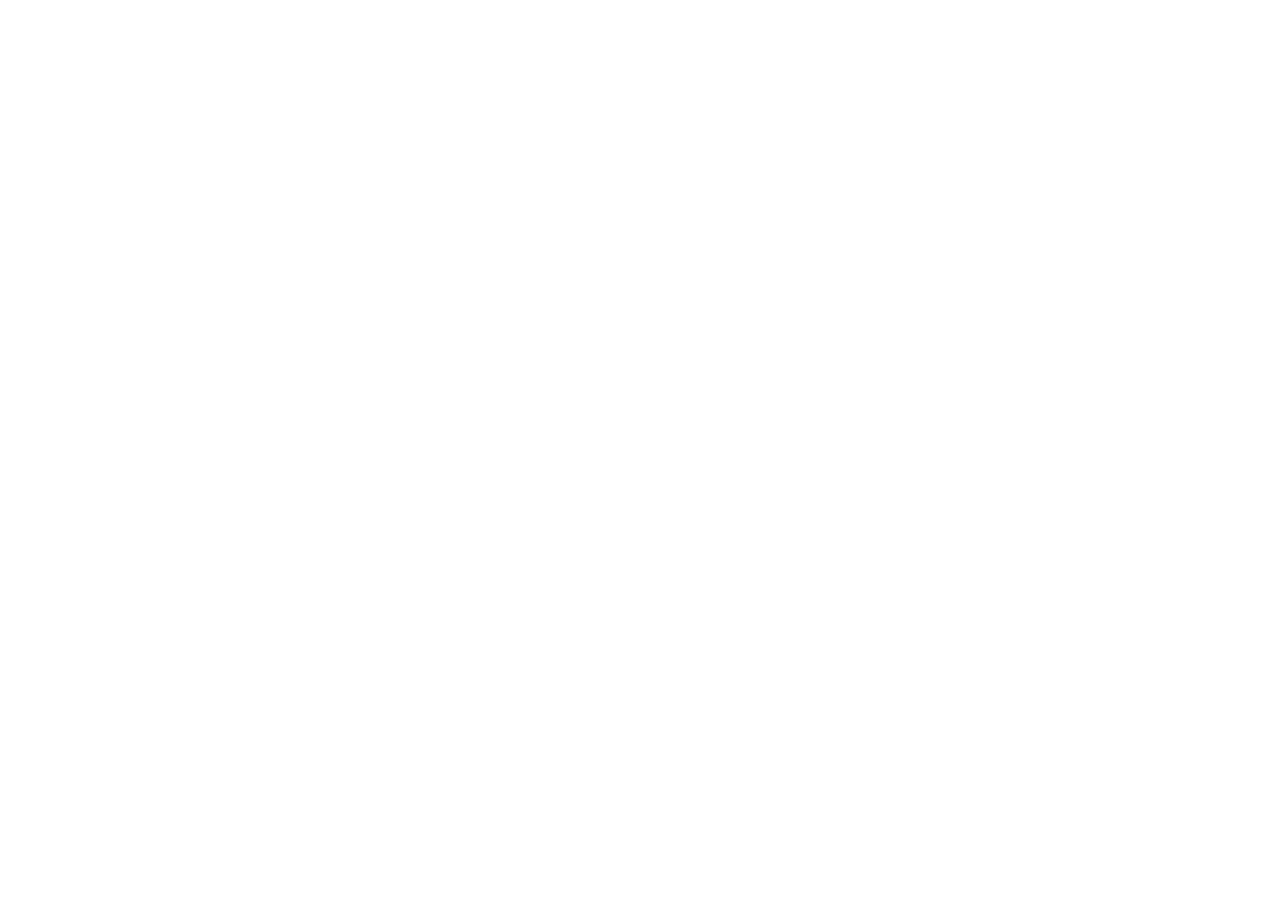
==== index.html @ d41504a4 "init project" ====
<!DOCTYPE html>
<html lang="en">
<head>
    <meta charset="UTF-8">
    <meta http-equiv="X-UA-Compatible" content="IE=edge">
    <meta name="viewport" content="width=device-width, initial-scale=1.0">
    <title>Document</title>
</head>
<body>
    
</body>
</html>
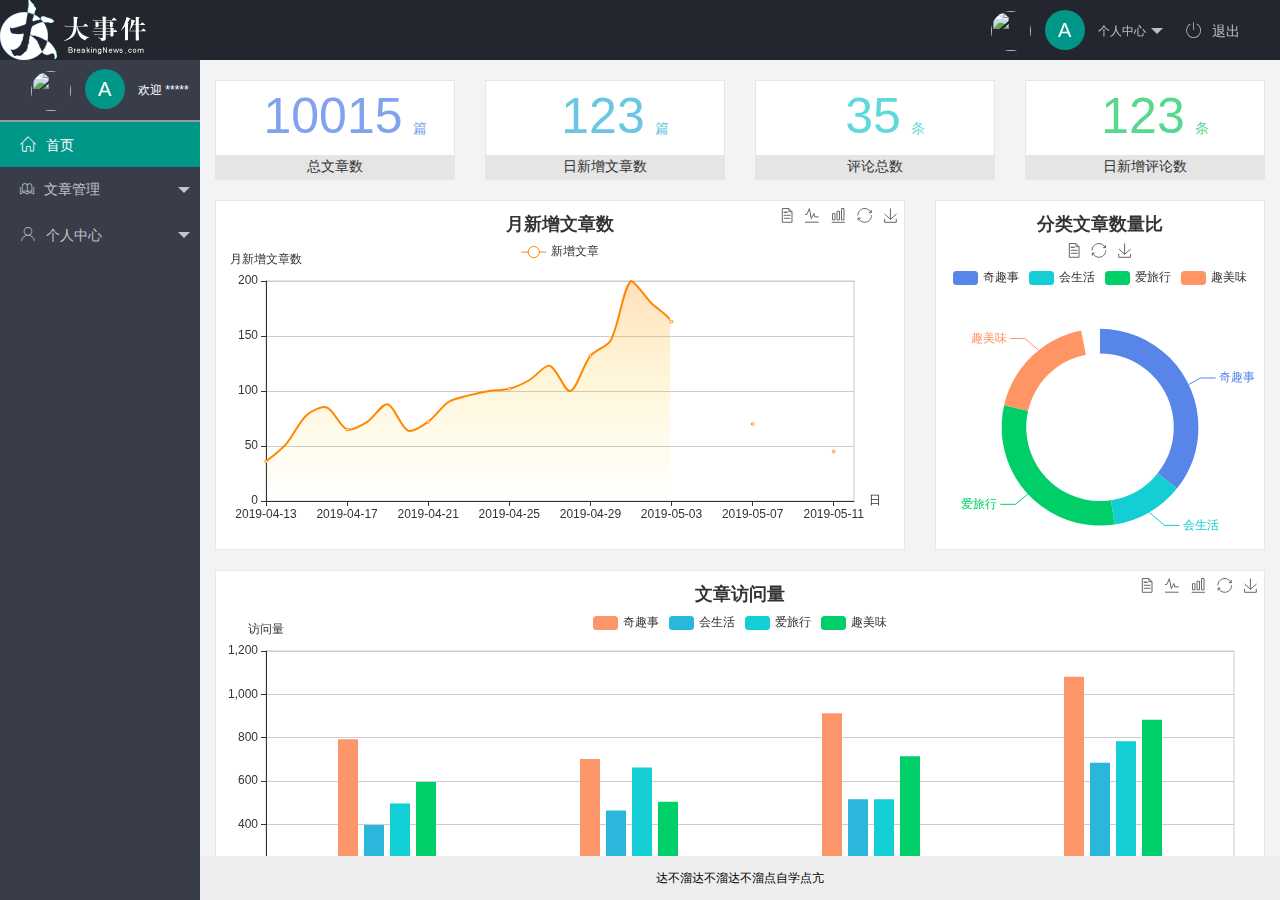
==== commit 4922395b: "完成了主页和登录退出的功能" ====
--- a/index.html
+++ b/index.html
@@ -1,12 +1,94 @@
 <!DOCTYPE html>
 <html lang="en">
+
 <head>
     <meta charset="UTF-8">
     <meta http-equiv="X-UA-Compatible" content="IE=edge">
     <meta name="viewport" content="width=device-width, initial-scale=1.0">
     <title>Document</title>
+    <!-- 导入 layui 的样式表 -->
+    <link rel="stylesheet" href="./assets/lib/layui/css/layui.css">
+    <!-- 导入第三方图标库 -->
+    <link rel="stylesheet" href="./assets/fonts/iconfont.css">
+    <!-- 导入自己的样式表 -->
+    <link rel="stylesheet" href="./assets/css/index.css">
 </head>
+
 <body>
-    
+    <div class="layui-layout layui-layout-admin">
+        <div class="layui-header">
+            <img src="./assets/images/logo.png" alt="">
+            <!-- 头部区域（可配合layui 已有的水平导航） -->
+            <ul class="layui-nav layui-layout-right">
+                <li class="layui-nav-item layui-hide layui-show-md-inline-block">
+                    <a href="#" class="userfinfo">
+                        <img src="http://t.cn/RCzsdCq" class="layui-nav-img">
+                        <span class="text-avater">A</span>
+                        个人中心
+                    </a>
+                    <dl class="layui-nav-child">
+                        <dd><a href="">Your Profile</a></dd>
+                        <dd><a href="">Settings</a></dd>
+                        <dd><a href="">Sign out</a></dd>
+                    </dl>
+                </li>
+                <li class="layui-nav-item" lay-header-event="menuRight" lay-unselect>
+                    <a href="#" id="btnLogout">
+                        <span class="iconfont icon-tuichu"></span>退出
+                    </a>
+                </li>
+            </ul>
+        </div>
+
+        <div class="layui-side layui-bg-black">
+            <div class="layui-side-scroll">
+                <div class="userfinfo">
+                    <img src="//tva1.sinaimg.cn/crop.0.0.118.118.180/5db11ff4gw1e77d3nqrv8j203b03cweg.jpg"
+                        class="layui-nav-img">
+                    <span class="text-avater">A</span>
+                    <span id="welcome">欢迎 *****</span>
+                </div>
+                <!-- 左侧导航区域（可配合layui已有的垂直导航） -->
+                <ul class="layui-nav layui-nav-tree" lay-shrink="all">
+                    <li class="layui-nav-item layui-this"><a href="./home/dashboard.html" target="fm"><span
+                                class="iconfont icon-home"></span>首页</a></li>
+                    <li class="layui-nav-item">
+                        <a class="" href="#"><i class="layui-icon layui-icon-read"></i>文章管理</a>
+                        <dl class="layui-nav-child">
+                            <dd><a href="#"><i class="layui-icon layui-icon-cols"></i>文章分类</a></dd>
+                            <dd><a href="#"><i class="layui-icon layui-icon-cols"></i>文章列表</a></dd>
+                            <dd><a href="#"><i class="layui-icon layui-icon-cols"></i>发布文章</a></dd>
+                        </dl>
+                    </li>
+                    <li class="layui-nav-item">
+                        <a href="#"><span class="iconfont icon-user"></span>个人中心</a>
+                        <dl class="layui-nav-child">
+                            <dd><a href="#"><i class="layui-icon layui-icon-cols"></i>基本资料</a></dd>
+                            <dd><a href="#"><i class="layui-icon layui-icon-cols"></i>更换头像</a></dd>
+                            <dd><a href="#"><i class="layui-icon layui-icon-cols"></i>重置密码</a></dd>
+                        </dl>
+                    </li>
+                </ul>
+            </div>
+        </div>
+
+        <div class="layui-body">
+            <!-- 内容主体区域 -->
+            <iframe name="fm" src="./home/dashboard.html" frameborder="0"></iframe>
+        </div>
+
+        <div class="layui-footer">
+            <!-- 底部固定区域 -->
+            达不溜达不溜达不溜点自学点亢
+        </div>
+    </div>
+    <script src="./assets/lib/layui/layui.all.js"></script>
+    <!-- 导入 jquery -->
+    <script src="./assets/lib/jquery.js"></script>
+    <!-- 导入好jquery之后，在导入自己的js文件之前导入自己封装好的APIjs文件 -->
+    <script src="./assets/js/base.js"></script>
+    <!-- 导入自己的js -->
+    <script src="./assets/js/index.js"></script>
 </body>
+
 </html>--- a/assets/lib/layui/css/layui.css
+++ b/assets/lib/layui/css/layui.css
@@ -0,0 +1,2 @@
+/** layui-v2.5.5 MIT License By https://www.layui.com */
+ .layui-inline,img{display:inline-block;vertical-align:middle}h1,h2,h3,h4,h5,h6{font-weight:400}.layui-edge,.layui-header,.layui-inline,.layui-main{position:relative}.layui-body,.layui-edge,.layui-elip{overflow:hidden}.layui-btn,.layui-edge,.layui-inline,img{vertical-align:middle}.layui-btn,.layui-disabled,.layui-icon,.layui-unselect{-moz-user-select:none;-webkit-user-select:none;-ms-user-select:none}.layui-elip,.layui-form-checkbox span,.layui-form-pane .layui-form-label{text-overflow:ellipsis;white-space:nowrap}.layui-breadcrumb,.layui-tree-btnGroup{visibility:hidden}blockquote,body,button,dd,div,dl,dt,form,h1,h2,h3,h4,h5,h6,input,li,ol,p,pre,td,textarea,th,ul{margin:0;padding:0;-webkit-tap-highlight-color:rgba(0,0,0,0)}a:active,a:hover{outline:0}img{border:none}li{list-style:none}table{border-collapse:collapse;border-spacing:0}h4,h5,h6{font-size:100%}button,input,optgroup,option,select,textarea{font-family:inherit;font-size:inherit;font-style:inherit;font-weight:inherit;outline:0}pre{white-space:pre-wrap;white-space:-moz-pre-wrap;white-space:-pre-wrap;white-space:-o-pre-wrap;word-wrap:break-word}body{line-height:24px;font:14px Helvetica Neue,Helvetica,PingFang SC,Tahoma,Arial,sans-serif}hr{height:1px;margin:10px 0;border:0;clear:both}a{color:#333;text-decoration:none}a:hover{color:#777}a cite{font-style:normal;*cursor:pointer}.layui-border-box,.layui-border-box *{box-sizing:border-box}.layui-box,.layui-box *{box-sizing:content-box}.layui-clear{clear:both;*zoom:1}.layui-clear:after{content:'\20';clear:both;*zoom:1;display:block;height:0}.layui-inline{*display:inline;*zoom:1}.layui-edge{display:inline-block;width:0;height:0;border-width:6px;border-style:dashed;border-color:transparent}.layui-edge-top{top:-4px;border-bottom-color:#999;border-bottom-style:solid}.layui-edge-right{border-left-color:#999;border-left-style:solid}.layui-edge-bottom{top:2px;border-top-color:#999;border-top-style:solid}.layui-edge-left{border-right-color:#999;border-right-style:solid}.layui-disabled,.layui-disabled:hover{color:#d2d2d2!important;cursor:not-allowed!important}.layui-circle{border-radius:100%}.layui-show{display:block!important}.layui-hide{display:none!important}@font-face{font-family:layui-icon;src:url(../font/iconfont.eot?v=250);src:url(../font/iconfont.eot?v=250#iefix) format('embedded-opentype'),url(../font/iconfont.woff2?v=250) format('woff2'),url(../font/iconfont.woff?v=250) format('woff'),url(../font/iconfont.ttf?v=250) format('truetype'),url(../font/iconfont.svg?v=250#layui-icon) format('svg')}.layui-icon{font-family:layui-icon!important;font-size:16px;font-style:normal;-webkit-font-smoothing:antialiased;-moz-osx-font-smoothing:grayscale}.layui-icon-reply-fill:before{content:"\e611"}.layui-icon-set-fill:before{content:"\e614"}.layui-icon-menu-fill:before{content:"\e60f"}.layui-icon-search:before{content:"\e615"}.layui-icon-share:before{content:"\e641"}.layui-icon-set-sm:before{content:"\e620"}.layui-icon-engine:before{content:"\e628"}.layui-icon-close:before{content:"\1006"}.layui-icon-close-fill:before{content:"\1007"}.layui-icon-chart-screen:before{content:"\e629"}.layui-icon-star:before{content:"\e600"}.layui-icon-circle-dot:before{content:"\e617"}.layui-icon-chat:before{content:"\e606"}.layui-icon-release:before{content:"\e609"}.layui-icon-list:before{content:"\e60a"}.layui-icon-chart:before{content:"\e62c"}.layui-icon-ok-circle:before{content:"\1005"}.layui-icon-layim-theme:before{content:"\e61b"}.layui-icon-table:before{content:"\e62d"}.layui-icon-right:before{content:"\e602"}.layui-icon-left:before{content:"\e603"}.layui-icon-cart-simple:before{content:"\e698"}.layui-icon-face-cry:before{content:"\e69c"}.layui-icon-face-smile:before{content:"\e6af"}.layui-icon-survey:before{content:"\e6b2"}.layui-icon-tree:before{content:"\e62e"}.layui-icon-upload-circle:before{content:"\e62f"}.layui-icon-add-circle:before{content:"\e61f"}.layui-icon-download-circle:before{content:"\e601"}.layui-icon-templeate-1:before{content:"\e630"}.layui-icon-util:before{content:"\e631"}.layui-icon-face-surprised:before{content:"\e664"}.layui-icon-edit:before{content:"\e642"}.layui-icon-speaker:before{content:"\e645"}.layui-icon-down:before{content:"\e61a"}.layui-icon-file:before{content:"\e621"}.layui-icon-layouts:before{content:"\e632"}.layui-icon-rate-half:before{content:"\e6c9"}.layui-icon-add-circle-fine:before{content:"\e608"}.layui-icon-prev-circle:before{content:"\e633"}.layui-icon-read:before{content:"\e705"}.layui-icon-404:before{content:"\e61c"}.layui-icon-carousel:before{content:"\e634"}.layui-icon-help:before{content:"\e607"}.layui-icon-code-circle:before{content:"\e635"}.layui-icon-water:before{content:"\e636"}.layui-icon-username:before{content:"\e66f"}.layui-icon-find-fill:before{content:"\e670"}.layui-icon-about:before{content:"\e60b"}.layui-icon-location:before{content:"\e715"}.layui-icon-up:before{content:"\e619"}.layui-icon-pause:before{content:"\e651"}.layui-icon-date:before{content:"\e637"}.layui-icon-layim-uploadfile:before{content:"\e61d"}.layui-icon-delete:before{content:"\e640"}.layui-icon-play:before{content:"\e652"}.layui-icon-top:before{content:"\e604"}.layui-icon-friends:before{content:"\e612"}.layui-icon-refresh-3:before{content:"\e9aa"}.layui-icon-ok:before{content:"\e605"}.layui-icon-layer:before{content:"\e638"}.layui-icon-face-smile-fine:before{content:"\e60c"}.layui-icon-dollar:before{content:"\e659"}.layui-icon-group:before{content:"\e613"}.layui-icon-layim-download:before{content:"\e61e"}.layui-icon-picture-fine:before{content:"\e60d"}.layui-icon-link:before{content:"\e64c"}.layui-icon-diamond:before{content:"\e735"}.layui-icon-log:before{content:"\e60e"}.layui-icon-rate-solid:before{content:"\e67a"}.layui-icon-fonts-del:before{content:"\e64f"}.layui-icon-unlink:before{content:"\e64d"}.layui-icon-fonts-clear:before{content:"\e639"}.layui-icon-triangle-r:before{content:"\e623"}.layui-icon-circle:before{content:"\e63f"}.layui-icon-radio:before{content:"\e643"}.layui-icon-align-center:before{content:"\e647"}.layui-icon-align-right:before{content:"\e648"}.layui-icon-align-left:before{content:"\e649"}.layui-icon-loading-1:before{content:"\e63e"}.layui-icon-return:before{content:"\e65c"}.layui-icon-fonts-strong:before{content:"\e62b"}.layui-icon-upload:before{content:"\e67c"}.layui-icon-dialogue:before{content:"\e63a"}.layui-icon-video:before{content:"\e6ed"}.layui-icon-headset:before{content:"\e6fc"}.layui-icon-cellphone-fine:before{content:"\e63b"}.layui-icon-add-1:before{content:"\e654"}.layui-icon-face-smile-b:before{content:"\e650"}.layui-icon-fonts-html:before{content:"\e64b"}.layui-icon-form:before{content:"\e63c"}.layui-icon-cart:before{content:"\e657"}.layui-icon-camera-fill:before{content:"\e65d"}.layui-icon-tabs:before{content:"\e62a"}.layui-icon-fonts-code:before{content:"\e64e"}.layui-icon-fire:before{content:"\e756"}.layui-icon-set:before{content:"\e716"}.layui-icon-fonts-u:before{content:"\e646"}.layui-icon-triangle-d:before{content:"\e625"}.layui-icon-tips:before{content:"\e702"}.layui-icon-picture:before{content:"\e64a"}.layui-icon-more-vertical:before{content:"\e671"}.layui-icon-flag:before{content:"\e66c"}.layui-icon-loading:before{content:"\e63d"}.layui-icon-fonts-i:before{content:"\e644"}.layui-icon-refresh-1:before{content:"\e666"}.layui-icon-rmb:before{content:"\e65e"}.layui-icon-home:before{content:"\e68e"}.layui-icon-user:before{content:"\e770"}.layui-icon-notice:before{content:"\e667"}.layui-icon-login-weibo:before{content:"\e675"}.layui-icon-voice:before{content:"\e688"}.layui-icon-upload-drag:before{content:"\e681"}.layui-icon-login-qq:before{content:"\e676"}.layui-icon-snowflake:before{content:"\e6b1"}.layui-icon-file-b:before{content:"\e655"}.layui-icon-template:before{content:"\e663"}.layui-icon-auz:before{content:"\e672"}.layui-icon-console:before{content:"\e665"}.layui-icon-app:before{content:"\e653"}.layui-icon-prev:before{content:"\e65a"}.layui-icon-website:before{content:"\e7ae"}.layui-icon-next:before{content:"\e65b"}.layui-icon-component:before{content:"\e857"}.layui-icon-more:before{content:"\e65f"}.layui-icon-login-wechat:before{content:"\e677"}.layui-icon-shrink-right:before{content:"\e668"}.layui-icon-spread-left:before{content:"\e66b"}.layui-icon-camera:before{content:"\e660"}.layui-icon-note:before{content:"\e66e"}.layui-icon-refresh:before{content:"\e669"}.layui-icon-female:before{content:"\e661"}.layui-icon-male:before{content:"\e662"}.layui-icon-password:before{content:"\e673"}.layui-icon-senior:before{content:"\e674"}.layui-icon-theme:before{content:"\e66a"}.layui-icon-tread:before{content:"\e6c5"}.layui-icon-praise:before{content:"\e6c6"}.layui-icon-star-fill:before{content:"\e658"}.layui-icon-rate:before{content:"\e67b"}.layui-icon-template-1:before{content:"\e656"}.layui-icon-vercode:before{content:"\e679"}.layui-icon-cellphone:before{content:"\e678"}.layui-icon-screen-full:before{content:"\e622"}.layui-icon-screen-restore:before{content:"\e758"}.layui-icon-cols:before{content:"\e610"}.layui-icon-export:before{content:"\e67d"}.layui-icon-print:before{content:"\e66d"}.layui-icon-slider:before{content:"\e714"}.layui-icon-addition:before{content:"\e624"}.layui-icon-subtraction:before{content:"\e67e"}.layui-icon-service:before{content:"\e626"}.layui-icon-transfer:before{content:"\e691"}.layui-main{width:1140px;margin:0 auto}.layui-header{z-index:1000;height:60px}.layui-header a:hover{transition:all .5s;-webkit-transition:all .5s}.layui-side{position:fixed;left:0;top:0;bottom:0;z-index:999;width:200px;overflow-x:hidden}.layui-side-scroll{position:relative;width:220px;height:100%;overflow-x:hidden}.layui-body{position:absolute;left:200px;right:0;top:0;bottom:0;z-index:998;width:auto;overflow-y:auto;box-sizing:border-box}.layui-layout-body{overflow:hidden}.layui-layout-admin .layui-header{background-color:#23262E}.layui-layout-admin .layui-side{top:60px;width:200px;overflow-x:hidden}.layui-layout-admin .layui-body{position:fixed;top:60px;bottom:44px}.layui-layout-admin .layui-main{width:auto;margin:0 15px}.layui-layout-admin .layui-footer{position:fixed;left:200px;right:0;bottom:0;height:44px;line-height:44px;padding:0 15px;background-color:#eee}.layui-layout-admin .layui-logo{position:absolute;left:0;top:0;width:200px;height:100%;line-height:60px;text-align:center;color:#009688;font-size:16px}.layui-layout-admin .layui-header .layui-nav{background:0 0}.layui-layout-left{position:absolute!important;left:200px;top:0}.layui-layout-right{position:absolute!important;right:0;top:0}.layui-container{position:relative;margin:0 auto;padding:0 15px;box-sizing:border-box}.layui-fluid{position:relative;margin:0 auto;padding:0 15px}.layui-row:after,.layui-row:before{content:'';display:block;clear:both}.layui-col-lg1,.layui-col-lg10,.layui-col-lg11,.layui-col-lg12,.layui-col-lg2,.layui-col-lg3,.layui-col-lg4,.layui-col-lg5,.layui-col-lg6,.layui-col-lg7,.layui-col-lg8,.layui-col-lg9,.layui-col-md1,.layui-col-md10,.layui-col-md11,.layui-col-md12,.layui-col-md2,.layui-col-md3,.layui-col-md4,.layui-col-md5,.layui-col-md6,.layui-col-md7,.layui-col-md8,.layui-col-md9,.layui-col-sm1,.layui-col-sm10,.layui-col-sm11,.layui-col-sm12,.layui-col-sm2,.layui-col-sm3,.layui-col-sm4,.layui-col-sm5,.layui-col-sm6,.layui-col-sm7,.layui-col-sm8,.layui-col-sm9,.layui-col-xs1,.layui-col-xs10,.layui-col-xs11,.layui-col-xs12,.layui-col-xs2,.layui-col-xs3,.layui-col-xs4,.layui-col-xs5,.layui-col-xs6,.layui-col-xs7,.layui-col-xs8,.layui-col-xs9{position:relative;display:block;box-sizing:border-box}.layui-col-xs1,.layui-col-xs10,.layui-col-xs11,.layui-col-xs12,.layui-col-xs2,.layui-col-xs3,.layui-col-xs4,.layui-col-xs5,.layui-col-xs6,.layui-col-xs7,.layui-col-xs8,.layui-col-xs9{float:left}.layui-col-xs1{width:8.33333333%}.layui-col-xs2{width:16.66666667%}.layui-col-xs3{width:25%}.layui-col-xs4{width:33.33333333%}.layui-col-xs5{width:41.66666667%}.layui-col-xs6{width:50%}.layui-col-xs7{width:58.33333333%}.layui-col-xs8{width:66.66666667%}.layui-col-xs9{width:75%}.layui-col-xs10{width:83.33333333%}.layui-col-xs11{width:91.66666667%}.layui-col-xs12{width:100%}.layui-col-xs-offset1{margin-left:8.33333333%}.layui-col-xs-offset2{margin-left:16.66666667%}.layui-col-xs-offset3{margin-left:25%}.layui-col-xs-offset4{margin-left:33.33333333%}.layui-col-xs-offset5{margin-left:41.66666667%}.layui-col-xs-offset6{margin-left:50%}.layui-col-xs-offset7{margin-left:58.33333333%}.layui-col-xs-offset8{margin-left:66.66666667%}.layui-col-xs-offset9{margin-left:75%}.layui-col-xs-offset10{margin-left:83.33333333%}.layui-col-xs-offset11{margin-left:91.66666667%}.layui-col-xs-offset12{margin-left:100%}@media screen and (max-width:768px){.layui-hide-xs{display:none!important}.layui-show-xs-block{display:block!important}.layui-show-xs-inline{display:inline!important}.layui-show-xs-inline-block{display:inline-block!important}}@media screen and (min-width:768px){.layui-container{width:750px}.layui-hide-sm{display:none!important}.layui-show-sm-block{display:block!important}.layui-show-sm-inline{display:inline!important}.layui-show-sm-inline-block{display:inline-block!important}.layui-col-sm1,.layui-col-sm10,.layui-col-sm11,.layui-col-sm12,.layui-col-sm2,.layui-col-sm3,.layui-col-sm4,.layui-col-sm5,.layui-col-sm6,.layui-col-sm7,.layui-col-sm8,.layui-col-sm9{float:left}.layui-col-sm1{width:8.33333333%}.layui-col-sm2{width:16.66666667%}.layui-col-sm3{width:25%}.layui-col-sm4{width:33.33333333%}.layui-col-sm5{width:41.66666667%}.layui-col-sm6{width:50%}.layui-col-sm7{width:58.33333333%}.layui-col-sm8{width:66.66666667%}.layui-col-sm9{width:75%}.layui-col-sm10{width:83.33333333%}.layui-col-sm11{width:91.66666667%}.layui-col-sm12{width:100%}.layui-col-sm-offset1{margin-left:8.33333333%}.layui-col-sm-offset2{margin-left:16.66666667%}.layui-col-sm-offset3{margin-left:25%}.layui-col-sm-offset4{margin-left:33.33333333%}.layui-col-sm-offset5{margin-left:41.66666667%}.layui-col-sm-offset6{margin-left:50%}.layui-col-sm-offset7{margin-left:58.33333333%}.layui-col-sm-offset8{margin-left:66.66666667%}.layui-col-sm-offset9{margin-left:75%}.layui-col-sm-offset10{margin-left:83.33333333%}.layui-col-sm-offset11{margin-left:91.66666667%}.layui-col-sm-offset12{margin-left:100%}}@media screen and (min-width:992px){.layui-container{width:970px}.layui-hide-md{display:none!important}.layui-show-md-block{display:block!important}.layui-show-md-inline{display:inline!important}.layui-show-md-inline-block{display:inline-block!important}.layui-col-md1,.layui-col-md10,.layui-col-md11,.layui-col-md12,.layui-col-md2,.layui-col-md3,.layui-col-md4,.layui-col-md5,.layui-col-md6,.layui-col-md7,.layui-col-md8,.layui-col-md9{float:left}.layui-col-md1{width:8.33333333%}.layui-col-md2{width:16.66666667%}.layui-col-md3{width:25%}.layui-col-md4{width:33.33333333%}.layui-col-md5{width:41.66666667%}.layui-col-md6{width:50%}.layui-col-md7{width:58.33333333%}.layui-col-md8{width:66.66666667%}.layui-col-md9{width:75%}.layui-col-md10{width:83.33333333%}.layui-col-md11{width:91.66666667%}.layui-col-md12{width:100%}.layui-col-md-offset1{margin-left:8.33333333%}.layui-col-md-offset2{margin-left:16.66666667%}.layui-col-md-offset3{margin-left:25%}.layui-col-md-offset4{margin-left:33.33333333%}.layui-col-md-offset5{margin-left:41.66666667%}.layui-col-md-offset6{margin-left:50%}.layui-col-md-offset7{margin-left:58.33333333%}.layui-col-md-offset8{margin-left:66.66666667%}.layui-col-md-offset9{margin-left:75%}.layui-col-md-offset10{margin-left:83.33333333%}.layui-col-md-offset11{margin-left:91.66666667%}.layui-col-md-offset12{margin-left:100%}}@media screen and (min-width:1200px){.layui-container{width:1170px}.layui-hide-lg{display:none!important}.layui-show-lg-block{display:block!important}.layui-show-lg-inline{display:inline!important}.layui-show-lg-inline-block{display:inline-block!important}.layui-col-lg1,.layui-col-lg10,.layui-col-lg11,.layui-col-lg12,.layui-col-lg2,.layui-col-lg3,.layui-col-lg4,.layui-col-lg5,.layui-col-lg6,.layui-col-lg7,.layui-col-lg8,.layui-col-lg9{float:left}.layui-col-lg1{width:8.33333333%}.layui-col-lg2{width:16.66666667%}.layui-col-lg3{width:25%}.layui-col-lg4{width:33.33333333%}.layui-col-lg5{width:41.66666667%}.layui-col-lg6{width:50%}.layui-col-lg7{width:58.33333333%}.layui-col-lg8{width:66.66666667%}.layui-col-lg9{width:75%}.layui-col-lg10{width:83.33333333%}.layui-col-lg11{width:91.66666667%}.layui-col-lg12{width:100%}.layui-col-lg-offset1{margin-left:8.33333333%}.layui-col-lg-offset2{margin-left:16.66666667%}.layui-col-lg-offset3{margin-left:25%}.layui-col-lg-offset4{margin-left:33.33333333%}.layui-col-lg-offset5{margin-left:41.66666667%}.layui-col-lg-offset6{margin-left:50%}.layui-col-lg-offset7{margin-left:58.33333333%}.layui-col-lg-offset8{margin-left:66.66666667%}.layui-col-lg-offset9{margin-left:75%}.layui-col-lg-offset10{margin-left:83.33333333%}.layui-col-lg-offset11{margin-left:91.66666667%}.layui-col-lg-offset12{margin-left:100%}}.layui-col-space1{margin:-.5px}.layui-col-space1>*{padding:.5px}.layui-col-space3{margin:-1.5px}.layui-col-space3>*{padding:1.5px}.layui-col-space5{margin:-2.5px}.layui-col-space5>*{padding:2.5px}.layui-col-space8{margin:-3.5px}.layui-col-space8>*{padding:3.5px}.layui-col-space10{margin:-5px}.layui-col-space10>*{padding:5px}.layui-col-space12{margin:-6px}.layui-col-space12>*{padding:6px}.layui-col-space15{margin:-7.5px}.layui-col-space15>*{padding:7.5px}.layui-col-space18{margin:-9px}.layui-col-space18>*{padding:9px}.layui-col-space20{margin:-10px}.layui-col-space20>*{padding:10px}.layui-col-space22{margin:-11px}.layui-col-space22>*{padding:11px}.layui-col-space25{margin:-12.5px}.layui-col-space25>*{padding:12.5px}.layui-col-space30{margin:-15px}.layui-col-space30>*{padding:15px}.layui-btn,.layui-input,.layui-select,.layui-textarea,.layui-upload-button{outline:0;-webkit-appearance:none;transition:all .3s;-webkit-transition:all .3s;box-sizing:border-box}.layui-elem-quote{margin-bottom:10px;padding:15px;line-height:22px;border-left:5px solid #009688;border-radius:0 2px 2px 0;background-color:#f2f2f2}.layui-quote-nm{border-style:solid;border-width:1px 1px 1px 5px;background:0 0}.layui-elem-field{margin-bottom:10px;padding:0;border-width:1px;border-style:solid}.layui-elem-field legend{margin-left:20px;padding:0 10px;font-size:20px;font-weight:300}.layui-field-title{margin:10px 0 20px;border-width:1px 0 0}.layui-field-box{padding:10px 15px}.layui-field-title .layui-field-box{padding:10px 0}.layui-progress{position:relative;height:6px;border-radius:20px;background-color:#e2e2e2}.layui-progress-bar{position:absolute;left:0;top:0;width:0;max-width:100%;height:6px;border-radius:20px;text-align:right;background-color:#5FB878;transition:all .3s;-webkit-transition:all .3s}.layui-progress-big,.layui-progress-big .layui-progress-bar{height:18px;line-height:18px}.layui-progress-text{position:relative;top:-20px;line-height:18px;font-size:12px;color:#666}.layui-progress-big .layui-progress-text{position:static;padding:0 10px;color:#fff}.layui-collapse{border-width:1px;border-style:solid;border-radius:2px}.layui-colla-content,.layui-colla-item{border-top-width:1px;border-top-style:solid}.layui-colla-item:first-child{border-top:none}.layui-colla-title{position:relative;height:42px;line-height:42px;padding:0 15px 0 35px;color:#333;background-color:#f2f2f2;cursor:pointer;font-size:14px;overflow:hidden}.layui-colla-content{display:none;padding:10px 15px;line-height:22px;color:#666}.layui-colla-icon{position:absolute;left:15px;top:0;font-size:14px}.layui-card{margin-bottom:15px;border-radius:2px;background-color:#fff;box-shadow:0 1px 2px 0 rgba(0,0,0,.05)}.layui-card:last-child{margin-bottom:0}.layui-card-header{position:relative;height:42px;line-height:42px;padding:0 15px;border-bottom:1px solid #f6f6f6;color:#333;border-radius:2px 2px 0 0;font-size:14px}.layui-bg-black,.layui-bg-blue,.layui-bg-cyan,.layui-bg-green,.layui-bg-orange,.layui-bg-red{color:#fff!important}.layui-card-body{position:relative;padding:10px 15px;line-height:24px}.layui-card-body[pad15]{padding:15px}.layui-card-body[pad20]{padding:20px}.layui-card-body .layui-table{margin:5px 0}.layui-card .layui-tab{margin:0}.layui-panel-window{position:relative;padding:15px;border-radius:0;border-top:5px solid #E6E6E6;background-color:#fff}.layui-auxiliar-moving{position:fixed;left:0;right:0;top:0;bottom:0;width:100%;height:100%;background:0 0;z-index:9999999999}.layui-form-label,.layui-form-mid,.layui-form-select,.layui-input-block,.layui-input-inline,.layui-textarea{position:relative}.layui-bg-red{background-color:#FF5722!important}.layui-bg-orange{background-color:#FFB800!important}.layui-bg-green{background-color:#009688!important}.layui-bg-cyan{background-color:#2F4056!important}.layui-bg-blue{background-color:#1E9FFF!important}.layui-bg-black{background-color:#393D49!important}.layui-bg-gray{background-color:#eee!important;color:#666!important}.layui-badge-rim,.layui-colla-content,.layui-colla-item,.layui-collapse,.layui-elem-field,.layui-form-pane .layui-form-item[pane],.layui-form-pane .layui-form-label,.layui-input,.layui-layedit,.layui-layedit-tool,.layui-quote-nm,.layui-select,.layui-tab-bar,.layui-tab-card,.layui-tab-title,.layui-tab-title .layui-this:after,.layui-textarea{border-color:#e6e6e6}.layui-timeline-item:before,hr{background-color:#e6e6e6}.layui-text{line-height:22px;font-size:14px;color:#666}.layui-text h1,.layui-text h2,.layui-text h3{font-weight:500;color:#333}.layui-text h1{font-size:30px}.layui-text h2{font-size:24px}.layui-text h3{font-size:18px}.layui-text a:not(.layui-btn){color:#01AAED}.layui-text a:not(.layui-btn):hover{text-decoration:underline}.layui-text ul{padding:5px 0 5px 15px}.layui-text ul li{margin-top:5px;list-style-type:disc}.layui-text em,.layui-word-aux{color:#999!important;padding:0 5px!important}.layui-btn{display:inline-block;height:38px;line-height:38px;padding:0 18px;background-color:#009688;color:#fff;white-space:nowrap;text-align:center;font-size:14px;border:none;border-radius:2px;cursor:pointer}.layui-btn:hover{opacity:.8;filter:alpha(opacity=80);color:#fff}.layui-btn:active{opacity:1;filter:alpha(opacity=100)}.layui-btn+.layui-btn{margin-left:10px}.layui-btn-container{font-size:0}.layui-btn-container .layui-btn{margin-right:10px;margin-bottom:10px}.layui-btn-container .layui-btn+.layui-btn{margin-left:0}.layui-table .layui-btn-container .layui-btn{margin-bottom:9px}.layui-btn-radius{border-radius:100px}.layui-btn .layui-icon{margin-right:3px;font-size:18px;vertical-align:bottom;vertical-align:middle\9}.layui-btn-primary{border:1px solid #C9C9C9;background-color:#fff;color:#555}.layui-btn-primary:hover{border-color:#009688;color:#333}.layui-btn-normal{background-color:#1E9FFF}.layui-btn-warm{background-color:#FFB800}.layui-btn-danger{background-color:#FF5722}.layui-btn-checked{background-color:#5FB878}.layui-btn-disabled,.layui-btn-disabled:active,.layui-btn-disabled:hover{border:1px solid #e6e6e6;background-color:#FBFBFB;color:#C9C9C9;cursor:not-allowed;opacity:1}.layui-btn-lg{height:44px;line-height:44px;padding:0 25px;font-size:16px}.layui-btn-sm{height:30px;line-height:30px;padding:0 10px;font-size:12px}.layui-btn-sm i{font-size:16px!important}.layui-btn-xs{height:22px;line-height:22px;padding:0 5px;font-size:12px}.layui-btn-xs i{font-size:14px!important}.layui-btn-group{display:inline-block;vertical-align:middle;font-size:0}.layui-btn-group .layui-btn{margin-left:0!important;margin-right:0!important;border-left:1px solid rgba(255,255,255,.5);border-radius:0}.layui-btn-group .layui-btn-primary{border-left:none}.layui-btn-group .layui-btn-primary:hover{border-color:#C9C9C9;color:#009688}.layui-btn-group .layui-btn:first-child{border-left:none;border-radius:2px 0 0 2px}.layui-btn-group .layui-btn-primary:first-child{border-left:1px solid #c9c9c9}.layui-btn-group .layui-btn:last-child{border-radius:0 2px 2px 0}.layui-btn-group .layui-btn+.layui-btn{margin-left:0}.layui-btn-group+.layui-btn-group{margin-left:10px}.layui-btn-fluid{width:100%}.layui-input,.layui-select,.layui-textarea{height:38px;line-height:1.3;line-height:38px\9;border-width:1px;border-style:solid;background-color:#fff;border-radius:2px}.layui-input::-webkit-input-placeholder,.layui-select::-webkit-input-placeholder,.layui-textarea::-webkit-input-placeholder{line-height:1.3}.layui-input,.layui-textarea{display:block;width:100%;padding-left:10px}.layui-input:hover,.layui-textarea:hover{border-color:#D2D2D2!important}.layui-input:focus,.layui-textarea:focus{border-color:#C9C9C9!important}.layui-textarea{min-height:100px;height:auto;line-height:20px;padding:6px 10px;resize:vertical}.layui-select{padding:0 10px}.layui-form input[type=checkbox],.layui-form input[type=radio],.layui-form select{display:none}.layui-form [lay-ignore]{display:initial}.layui-form-item{margin-bottom:15px;clear:both;*zoom:1}.layui-form-item:after{content:'\20';clear:both;*zoom:1;display:block;height:0}.layui-form-label{float:left;display:block;padding:9px 15px;width:80px;font-weight:400;line-height:20px;text-align:right}.layui-form-label-col{display:block;float:none;padding:9px 0;line-height:20px;text-align:left}.layui-form-item .layui-inline{margin-bottom:5px;margin-right:10px}.layui-input-block{margin-left:110px;min-height:36px}.layui-input-inline{display:inline-block;vertical-align:middle}.layui-form-item .layui-input-inline{float:left;width:190px;margin-right:10px}.layui-form-text .layui-input-inline{width:auto}.layui-form-mid{float:left;display:block;padding:9px 0!important;line-height:20px;margin-right:10px}.layui-form-danger+.layui-form-select .layui-input,.layui-form-danger:focus{border-color:#FF5722!important}.layui-form-select .layui-input{padding-right:30px;cursor:pointer}.layui-form-select .layui-edge{position:absolute;right:10px;top:50%;margin-top:-3px;cursor:pointer;border-width:6px;border-top-color:#c2c2c2;border-top-style:solid;transition:all .3s;-webkit-transition:all .3s}.layui-form-select dl{display:none;position:absolute;left:0;top:42px;padding:5px 0;z-index:899;min-width:100%;border:1px solid #d2d2d2;max-height:300px;overflow-y:auto;background-color:#fff;border-radius:2px;box-shadow:0 2px 4px rgba(0,0,0,.12);box-sizing:border-box}.layui-form-select dl dd,.layui-form-select dl dt{padding:0 10px;line-height:36px;white-space:nowrap;overflow:hidden;text-overflow:ellipsis}.layui-form-select dl dt{font-size:12px;color:#999}.layui-form-select dl dd{cursor:pointer}.layui-form-select dl dd:hover{background-color:#f2f2f2;-webkit-transition:.5s all;transition:.5s all}.layui-form-select .layui-select-group dd{padding-left:20px}.layui-form-select dl dd.layui-select-tips{padding-left:10px!important;color:#999}.layui-form-select dl dd.layui-this{background-color:#5FB878;color:#fff}.layui-form-checkbox,.layui-form-select dl dd.layui-disabled{background-color:#fff}.layui-form-selected dl{display:block}.layui-form-checkbox,.layui-form-checkbox *,.layui-form-switch{display:inline-block;vertical-align:middle}.layui-form-selected .layui-edge{margin-top:-9px;-webkit-transform:rotate(180deg);transform:rotate(180deg);margin-top:-3px\9}:root .layui-form-selected .layui-edge{margin-top:-9px\0/IE9}.layui-form-selectup dl{top:auto;bottom:42px}.layui-select-none{margin:5px 0;text-align:center;color:#999}.layui-select-disabled .layui-disabled{border-color:#eee!important}.layui-select-disabled .layui-edge{border-top-color:#d2d2d2}.layui-form-checkbox{position:relative;height:30px;line-height:30px;margin-right:10px;padding-right:30px;cursor:pointer;font-size:0;-webkit-transition:.1s linear;transition:.1s linear;box-sizing:border-box}.layui-form-checkbox span{padding:0 10px;height:100%;font-size:14px;border-radius:2px 0 0 2px;background-color:#d2d2d2;color:#fff;overflow:hidden}.layui-form-checkbox:hover span{background-color:#c2c2c2}.layui-form-checkbox i{position:absolute;right:0;top:0;width:30px;height:28px;border:1px solid #d2d2d2;border-left:none;border-radius:0 2px 2px 0;color:#fff;font-size:20px;text-align:center}.layui-form-checkbox:hover i{border-color:#c2c2c2;color:#c2c2c2}.layui-form-checked,.layui-form-checked:hover{border-color:#5FB878}.layui-form-checked span,.layui-form-checked:hover span{background-color:#5FB878}.layui-form-checked i,.layui-form-checked:hover i{color:#5FB878}.layui-form-item .layui-form-checkbox{margin-top:4px}.layui-form-checkbox[lay-skin=primary]{height:auto!important;line-height:normal!important;min-width:18px;min-height:18px;border:none!important;margin-right:0;padding-left:28px;padding-right:0;background:0 0}.layui-form-checkbox[lay-skin=primary] span{padding-left:0;padding-right:15px;line-height:18px;background:0 0;color:#666}.layui-form-checkbox[lay-skin=primary] i{right:auto;left:0;width:16px;height:16px;line-height:16px;border:1px solid #d2d2d2;font-size:12px;border-radius:2px;background-color:#fff;-webkit-transition:.1s linear;transition:.1s linear}.layui-form-checkbox[lay-skin=primary]:hover i{border-color:#5FB878;color:#fff}.layui-form-checked[lay-skin=primary] i{border-color:#5FB878!important;background-color:#5FB878;color:#fff}.layui-checkbox-disbaled[lay-skin=primary] span{background:0 0!important;color:#c2c2c2}.layui-checkbox-disbaled[lay-skin=primary]:hover i{border-color:#d2d2d2}.layui-form-item .layui-form-checkbox[lay-skin=primary]{margin-top:10px}.layui-form-switch{position:relative;height:22px;line-height:22px;min-width:35px;padding:0 5px;margin-top:8px;border:1px solid #d2d2d2;border-radius:20px;cursor:pointer;background-color:#fff;-webkit-transition:.1s linear;transition:.1s linear}.layui-form-switch i{position:absolute;left:5px;top:3px;width:16px;height:16px;border-radius:20px;background-color:#d2d2d2;-webkit-transition:.1s linear;transition:.1s linear}.layui-form-switch em{position:relative;top:0;width:25px;margin-left:21px;padding:0!important;text-align:center!important;color:#999!important;font-style:normal!important;font-size:12px}.layui-form-onswitch{border-color:#5FB878;background-color:#5FB878}.layui-checkbox-disbaled,.layui-checkbox-disbaled i{border-color:#e2e2e2!important}.layui-form-onswitch i{left:100%;margin-left:-21px;background-color:#fff}.layui-form-onswitch em{margin-left:5px;margin-right:21px;color:#fff!important}.layui-checkbox-disbaled span{background-color:#e2e2e2!important}.layui-checkbox-disbaled:hover i{color:#fff!important}[lay-radio]{display:none}.layui-form-radio,.layui-form-radio *{display:inline-block;vertical-align:middle}.layui-form-radio{line-height:28px;margin:6px 10px 0 0;padding-right:10px;cursor:pointer;font-size:0}.layui-form-radio *{font-size:14px}.layui-form-radio>i{margin-right:8px;font-size:22px;color:#c2c2c2}.layui-form-radio>i:hover,.layui-form-radioed>i{color:#5FB878}.layui-radio-disbaled>i{color:#e2e2e2!important}.layui-form-pane .layui-form-label{width:110px;padding:8px 15px;height:38px;line-height:20px;border-width:1px;border-style:solid;border-radius:2px 0 0 2px;text-align:center;background-color:#FBFBFB;overflow:hidden;box-sizing:border-box}.layui-form-pane .layui-input-inline{margin-left:-1px}.layui-form-pane .layui-input-block{margin-left:110px;left:-1px}.layui-form-pane .layui-input{border-radius:0 2px 2px 0}.layui-form-pane .layui-form-text .layui-form-label{float:none;width:100%;border-radius:2px;box-sizing:border-box;text-align:left}.layui-form-pane .layui-form-text .layui-input-inline{display:block;margin:0;top:-1px;clear:both}.layui-form-pane .layui-form-text .layui-input-block{margin:0;left:0;top:-1px}.layui-form-pane .layui-form-text .layui-textarea{min-height:100px;border-radius:0 0 2px 2px}.layui-form-pane .layui-form-checkbox{margin:4px 0 4px 10px}.layui-form-pane .layui-form-radio,.layui-form-pane .layui-form-switch{margin-top:6px;margin-left:10px}.layui-form-pane .layui-form-item[pane]{position:relative;border-width:1px;border-style:solid}.layui-form-pane .layui-form-item[pane] .layui-form-label{position:absolute;left:0;top:0;height:100%;border-width:0 1px 0 0}.layui-form-pane .layui-form-item[pane] .layui-input-inline{margin-left:110px}@media screen and (max-width:450px){.layui-form-item .layui-form-label{text-overflow:ellipsis;overflow:hidden;white-space:nowrap}.layui-form-item .layui-inline{display:block;margin-right:0;margin-bottom:20px;clear:both}.layui-form-item .layui-inline:after{content:'\20';clear:both;display:block;height:0}.layui-form-item .layui-input-inline{display:block;float:none;left:-3px;width:auto;margin:0 0 10px 112px}.layui-form-item .layui-input-inline+.layui-form-mid{margin-left:110px;top:-5px;padding:0}.layui-form-item .layui-form-checkbox{margin-right:5px;margin-bottom:5px}}.layui-layedit{border-width:1px;border-style:solid;border-radius:2px}.layui-layedit-tool{padding:3px 5px;border-bottom-width:1px;border-bottom-style:solid;font-size:0}.layedit-tool-fixed{position:fixed;top:0;border-top:1px solid #e2e2e2}.layui-layedit-tool .layedit-tool-mid,.layui-layedit-tool .layui-icon{display:inline-block;vertical-align:middle;text-align:center;font-size:14px}.layui-layedit-tool .layui-icon{position:relative;width:32px;height:30px;line-height:30px;margin:3px 5px;color:#777;cursor:pointer;border-radius:2px}.layui-layedit-tool .layui-icon:hover{color:#393D49}.layui-layedit-tool .layui-icon:active{color:#000}.layui-layedit-tool .layedit-tool-active{background-color:#e2e2e2;color:#000}.layui-layedit-tool .layui-disabled,.layui-layedit-tool .layui-disabled:hover{color:#d2d2d2;cursor:not-allowed}.layui-layedit-tool .layedit-tool-mid{width:1px;height:18px;margin:0 10px;background-color:#d2d2d2}.layedit-tool-html{width:50px!important;font-size:30px!important}.layedit-tool-b,.layedit-tool-code,.layedit-tool-help{font-size:16px!important}.layedit-tool-d,.layedit-tool-face,.layedit-tool-image,.layedit-tool-unlink{font-size:18px!important}.layedit-tool-image input{position:absolute;font-size:0;left:0;top:0;width:100%;height:100%;opacity:.01;filter:Alpha(opacity=1);cursor:pointer}.layui-layedit-iframe iframe{display:block;width:100%}#LAY_layedit_code{overflow:hidden}.layui-laypage{display:inline-block;*display:inline;*zoom:1;vertical-align:middle;margin:10px 0;font-size:0}.layui-laypage>a:first-child,.layui-laypage>a:first-child em{border-radius:2px 0 0 2px}.layui-laypage>a:last-child,.layui-laypage>a:last-child em{border-radius:0 2px 2px 0}.layui-laypage>:first-child{margin-left:0!important}.layui-laypage>:last-child{margin-right:0!important}.layui-laypage a,.layui-laypage button,.layui-laypage input,.layui-laypage select,.layui-laypage span{border:1px solid #e2e2e2}.layui-laypage a,.layui-laypage span{display:inline-block;*display:inline;*zoom:1;vertical-align:middle;padding:0 15px;height:28px;line-height:28px;margin:0 -1px 5px 0;background-color:#fff;color:#333;font-size:12px}.layui-flow-more a *,.layui-laypage input,.layui-table-view select[lay-ignore]{display:inline-block}.layui-laypage a:hover{color:#009688}.layui-laypage em{font-style:normal}.layui-laypage .layui-laypage-spr{color:#999;font-weight:700}.layui-laypage a{text-decoration:none}.layui-laypage .layui-laypage-curr{position:relative}.layui-laypage .layui-laypage-curr em{position:relative;color:#fff}.layui-laypage .layui-laypage-curr .layui-laypage-em{position:absolute;left:-1px;top:-1px;padding:1px;width:100%;height:100%;background-color:#009688}.layui-laypage-em{border-radius:2px}.layui-laypage-next em,.layui-laypage-prev em{font-family:Sim sun;font-size:16px}.layui-laypage .layui-laypage-count,.layui-laypage .layui-laypage-limits,.layui-laypage .layui-laypage-refresh,.layui-laypage .layui-laypage-skip{margin-left:10px;margin-right:10px;padding:0;border:none}.layui-laypage .layui-laypage-limits,.layui-laypage .layui-laypage-refresh{vertical-align:top}.layui-laypage .layui-laypage-refresh i{font-size:18px;cursor:pointer}.layui-laypage select{height:22px;padding:3px;border-radius:2px;cursor:pointer}.layui-laypage .layui-laypage-skip{height:30px;line-height:30px;color:#999}.layui-laypage button,.layui-laypage input{height:30px;line-height:30px;border-radius:2px;vertical-align:top;background-color:#fff;box-sizing:border-box}.layui-laypage input{width:40px;margin:0 10px;padding:0 3px;text-align:center}.layui-laypage input:focus,.layui-laypage select:focus{border-color:#009688!important}.layui-laypage button{margin-left:10px;padding:0 10px;cursor:pointer}.layui-table,.layui-table-view{margin:10px 0}.layui-flow-more{margin:10px 0;text-align:center;color:#999;font-size:14px}.layui-flow-more a{height:32px;line-height:32px}.layui-flow-more a *{vertical-align:top}.layui-flow-more a cite{padding:0 20px;border-radius:3px;background-color:#eee;color:#333;font-style:normal}.layui-flow-more a cite:hover{opacity:.8}.layui-flow-more a i{font-size:30px;color:#737383}.layui-table{width:100%;background-color:#fff;color:#666}.layui-table tr{transition:all .3s;-webkit-transition:all .3s}.layui-table th{text-align:left;font-weight:400}.layui-table tbody tr:hover,.layui-table thead tr,.layui-table-click,.layui-table-header,.layui-table-hover,.layui-table-mend,.layui-table-patch,.layui-table-tool,.layui-table-total,.layui-table-total tr,.layui-table[lay-even] tr:nth-child(even){background-color:#f2f2f2}.layui-table td,.layui-table th,.layui-table-col-set,.layui-table-fixed-r,.layui-table-grid-down,.layui-table-header,.layui-table-page,.layui-table-tips-main,.layui-table-tool,.layui-table-total,.layui-table-view,.layui-table[lay-skin=line],.layui-table[lay-skin=row]{border-width:1px;border-style:solid;border-color:#e6e6e6}.layui-table td,.layui-table th{position:relative;padding:9px 15px;min-height:20px;line-height:20px;font-size:14px}.layui-table[lay-skin=line] td,.layui-table[lay-skin=line] th{border-width:0 0 1px}.layui-table[lay-skin=row] td,.layui-table[lay-skin=row] th{border-width:0 1px 0 0}.layui-table[lay-skin=nob] td,.layui-table[lay-skin=nob] th{border:none}.layui-table img{max-width:100px}.layui-table[lay-size=lg] td,.layui-table[lay-size=lg] th{padding:15px 30px}.layui-table-view .layui-table[lay-size=lg] .layui-table-cell{height:40px;line-height:40px}.layui-table[lay-size=sm] td,.layui-table[lay-size=sm] th{font-size:12px;padding:5px 10px}.layui-table-view .layui-table[lay-size=sm] .layui-table-cell{height:20px;line-height:20px}.layui-table[lay-data]{display:none}.layui-table-box{position:relative;overflow:hidden}.layui-table-view .layui-table{position:relative;width:auto;margin:0}.layui-table-view .layui-table[lay-skin=line]{border-width:0 1px 0 0}.layui-table-view .layui-table[lay-skin=row]{border-width:0 0 1px}.layui-table-view .layui-table td,.layui-table-view .layui-table th{padding:5px 0;border-top:none;border-left:none}.layui-table-view .layui-table th.layui-unselect .layui-table-cell span{cursor:pointer}.layui-table-view .layui-table td{cursor:default}.layui-table-view .layui-table td[data-edit=text]{cursor:text}.layui-table-view .layui-form-checkbox[lay-skin=primary] i{width:18px;height:18px}.layui-table-view .layui-form-radio{line-height:0;padding:0}.layui-table-view .layui-form-radio>i{margin:0;font-size:20px}.layui-table-init{position:absolute;left:0;top:0;width:100%;height:100%;text-align:center;z-index:110}.layui-table-init .layui-icon{position:absolute;left:50%;top:50%;margin:-15px 0 0 -15px;font-size:30px;color:#c2c2c2}.layui-table-header{border-width:0 0 1px;overflow:hidden}.layui-table-header .layui-table{margin-bottom:-1px}.layui-table-tool .layui-inline[lay-event]{position:relative;width:26px;height:26px;padding:5px;line-height:16px;margin-right:10px;text-align:center;color:#333;border:1px solid #ccc;cursor:pointer;-webkit-transition:.5s all;transition:.5s all}.layui-table-tool .layui-inline[lay-event]:hover{border:1px solid #999}.layui-table-tool-temp{padding-right:120px}.layui-table-tool-self{position:absolute;right:17px;top:10px}.layui-table-tool .layui-table-tool-self .layui-inline[lay-event]{margin:0 0 0 10px}.layui-table-tool-panel{position:absolute;top:29px;left:-1px;padding:5px 0;min-width:150px;min-height:40px;border:1px solid #d2d2d2;text-align:left;overflow-y:auto;background-color:#fff;box-shadow:0 2px 4px rgba(0,0,0,.12)}.layui-table-cell,.layui-table-tool-panel li{overflow:hidden;text-overflow:ellipsis;white-space:nowrap}.layui-table-tool-panel li{padding:0 10px;line-height:30px;-webkit-transition:.5s all;transition:.5s all}.layui-table-tool-panel li .layui-form-checkbox[lay-skin=primary]{width:100%;padding-left:28px}.layui-table-tool-panel li:hover{background-color:#f2f2f2}.layui-table-tool-panel li .layui-form-checkbox[lay-skin=primary] i{position:absolute;left:0;top:0}.layui-table-tool-panel li .layui-form-checkbox[lay-skin=primary] span{padding:0}.layui-table-tool .layui-table-tool-self .layui-table-tool-panel{left:auto;right:-1px}.layui-table-col-set{position:absolute;right:0;top:0;width:20px;height:100%;border-width:0 0 0 1px;background-color:#fff}.layui-table-sort{width:10px;height:20px;margin-left:5px;cursor:pointer!important}.layui-table-sort .layui-edge{position:absolute;left:5px;border-width:5px}.layui-table-sort .layui-table-sort-asc{top:3px;border-top:none;border-bottom-style:solid;border-bottom-color:#b2b2b2}.layui-table-sort .layui-table-sort-asc:hover{border-bottom-color:#666}.layui-table-sort .layui-table-sort-desc{bottom:5px;border-bottom:none;border-top-style:solid;border-top-color:#b2b2b2}.layui-table-sort .layui-table-sort-desc:hover{border-top-color:#666}.layui-table-sort[lay-sort=asc] .layui-table-sort-asc{border-bottom-color:#000}.layui-table-sort[lay-sort=desc] .layui-table-sort-desc{border-top-color:#000}.layui-table-cell{height:28px;line-height:28px;padding:0 15px;position:relative;box-sizing:border-box}.layui-table-cell .layui-form-checkbox[lay-skin=primary]{top:-1px;padding:0}.layui-table-cell .layui-table-link{color:#01AAED}.laytable-cell-checkbox,.laytable-cell-numbers,.laytable-cell-radio,.laytable-cell-space{padding:0;text-align:center}.layui-table-body{position:relative;overflow:auto;margin-right:-1px;margin-bottom:-1px}.layui-table-body .layui-none{line-height:26px;padding:15px;text-align:center;color:#999}.layui-table-fixed{position:absolute;left:0;top:0;z-index:101}.layui-table-fixed .layui-table-body{overflow:hidden}.layui-table-fixed-l{box-shadow:0 -1px 8px rgba(0,0,0,.08)}.layui-table-fixed-r{left:auto;right:-1px;border-width:0 0 0 1px;box-shadow:-1px 0 8px rgba(0,0,0,.08)}.layui-table-fixed-r .layui-table-header{position:relative;overflow:visible}.layui-table-mend{position:absolute;right:-49px;top:0;height:100%;width:50px}.layui-table-tool{position:relative;z-index:890;width:100%;min-height:50px;line-height:30px;padding:10px 15px;border-width:0 0 1px}.layui-table-tool .layui-btn-container{margin-bottom:-10px}.layui-table-page,.layui-table-total{border-width:1px 0 0;margin-bottom:-1px;overflow:hidden}.layui-table-page{position:relative;width:100%;padding:7px 7px 0;height:41px;font-size:12px;white-space:nowrap}.layui-table-page>div{height:26px}.layui-table-page .layui-laypage{margin:0}.layui-table-page .layui-laypage a,.layui-table-page .layui-laypage span{height:26px;line-height:26px;margin-bottom:10px;border:none;background:0 0}.layui-table-page .layui-laypage a,.layui-table-page .layui-laypage span.layui-laypage-curr{padding:0 12px}.layui-table-page .layui-laypage span{margin-left:0;padding:0}.layui-table-page .layui-laypage .layui-laypage-prev{margin-left:-7px!important}.layui-table-page .layui-laypage .layui-laypage-curr .layui-laypage-em{left:0;top:0;padding:0}.layui-table-page .layui-laypage button,.layui-table-page .layui-laypage input{height:26px;line-height:26px}.layui-table-page .layui-laypage input{width:40px}.layui-table-page .layui-laypage button{padding:0 10px}.layui-table-page select{height:18px}.layui-table-patch .layui-table-cell{padding:0;width:30px}.layui-table-edit{position:absolute;left:0;top:0;width:100%;height:100%;padding:0 14px 1px;border-radius:0;box-shadow:1px 1px 20px rgba(0,0,0,.15)}.layui-table-edit:focus{border-color:#5FB878!important}select.layui-table-edit{padding:0 0 0 10px;border-color:#C9C9C9}.layui-table-view .layui-form-checkbox,.layui-table-view .layui-form-radio,.layui-table-view .layui-form-switch{top:0;margin:0;box-sizing:content-box}.layui-table-view .layui-form-checkbox{top:-1px;height:26px;line-height:26px}.layui-table-view .layui-form-checkbox i{height:26px}.layui-table-grid .layui-table-cell{overflow:visible}.layui-table-grid-down{position:absolute;top:0;right:0;width:26px;height:100%;padding:5px 0;border-width:0 0 0 1px;text-align:center;background-color:#fff;color:#999;cursor:pointer}.layui-table-grid-down .layui-icon{position:absolute;top:50%;left:50%;margin:-8px 0 0 -8px}.layui-table-grid-down:hover{background-color:#fbfbfb}body .layui-table-tips .layui-layer-content{background:0 0;padding:0;box-shadow:0 1px 6px rgba(0,0,0,.12)}.layui-table-tips-main{margin:-44px 0 0 -1px;max-height:150px;padding:8px 15px;font-size:14px;overflow-y:scroll;background-color:#fff;color:#666}.layui-table-tips-c{position:absolute;right:-3px;top:-13px;width:20px;height:20px;padding:3px;cursor:pointer;background-color:#666;border-radius:50%;color:#fff}.layui-table-tips-c:hover{background-color:#777}.layui-table-tips-c:before{position:relative;right:-2px}.layui-upload-file{display:none!important;opacity:.01;filter:Alpha(opacity=1)}.layui-upload-drag,.layui-upload-form,.layui-upload-wrap{display:inline-block}.layui-upload-list{margin:10px 0}.layui-upload-choose{padding:0 10px;color:#999}.layui-upload-drag{position:relative;padding:30px;border:1px dashed #e2e2e2;background-color:#fff;text-align:center;cursor:pointer;color:#999}.layui-upload-drag .layui-icon{font-size:50px;color:#009688}.layui-upload-drag[lay-over]{border-color:#009688}.layui-upload-iframe{position:absolute;width:0;height:0;border:0;visibility:hidden}.layui-upload-wrap{position:relative;vertical-align:middle}.layui-upload-wrap .layui-upload-file{display:block!important;position:absolute;left:0;top:0;z-index:10;font-size:100px;width:100%;height:100%;opacity:.01;filter:Alpha(opacity=1);cursor:pointer}.layui-transfer-active,.layui-transfer-box{display:inline-block;vertical-align:middle}.layui-transfer-box,.layui-transfer-header,.layui-transfer-search{border-width:0;border-style:solid;border-color:#e6e6e6}.layui-transfer-box{position:relative;border-width:1px;width:200px;height:360px;border-radius:2px;background-color:#fff}.layui-transfer-box .layui-form-checkbox{width:100%;margin:0!important}.layui-transfer-header{height:38px;line-height:38px;padding:0 10px;border-bottom-width:1px}.layui-transfer-search{position:relative;padding:10px;border-bottom-width:1px}.layui-transfer-search .layui-input{height:32px;padding-left:30px;font-size:12px}.layui-transfer-search .layui-icon-search{position:absolute;left:20px;top:50%;margin-top:-8px;color:#666}.layui-transfer-active{margin:0 15px}.layui-transfer-active .layui-btn{display:block;margin:0;padding:0 15px;background-color:#5FB878;border-color:#5FB878;color:#fff}.layui-transfer-active .layui-btn-disabled{background-color:#FBFBFB;border-color:#e6e6e6;color:#C9C9C9}.layui-transfer-active .layui-btn:first-child{margin-bottom:15px}.layui-transfer-active .layui-btn .layui-icon{margin:0;font-size:14px!important}.layui-transfer-data{padding:5px 0;overflow:auto}.layui-transfer-data li{height:32px;line-height:32px;padding:0 10px}.layui-transfer-data li:hover{background-color:#f2f2f2;transition:.5s all}.layui-transfer-data .layui-none{padding:15px 10px;text-align:center;color:#999}.layui-nav{position:relative;padding:0 20px;background-color:#393D49;color:#fff;border-radius:2px;font-size:0;box-sizing:border-box}.layui-nav *{font-size:14px}.layui-nav .layui-nav-item{position:relative;display:inline-block;*display:inline;*zoom:1;vertical-align:middle;line-height:60px}.layui-nav .layui-nav-item a{display:block;padding:0 20px;color:#fff;color:rgba(255,255,255,.7);transition:all .3s;-webkit-transition:all .3s}.layui-nav .layui-this:after,.layui-nav-bar,.layui-nav-tree .layui-nav-itemed:after{position:absolute;left:0;top:0;width:0;height:5px;background-color:#5FB878;transition:all .2s;-webkit-transition:all .2s}.layui-nav-bar{z-index:1000}.layui-nav .layui-nav-item a:hover,.layui-nav .layui-this a{color:#fff}.layui-nav .layui-this:after{content:'';top:auto;bottom:0;width:100%}.layui-nav-img{width:30px;height:30px;margin-right:10px;border-radius:50%}.layui-nav .layui-nav-more{content:'';width:0;height:0;border-style:solid dashed dashed;border-color:#fff transparent transparent;overflow:hidden;cursor:pointer;transition:all .2s;-webkit-transition:all .2s;position:absolute;top:50%;right:3px;margin-top:-3px;border-width:6px;border-top-color:rgba(255,255,255,.7)}.layui-nav .layui-nav-mored,.layui-nav-itemed>a .layui-nav-more{margin-top:-9px;border-style:dashed dashed solid;border-color:transparent transparent #fff}.layui-nav-child{display:none;position:absolute;left:0;top:65px;min-width:100%;line-height:36px;padding:5px 0;box-shadow:0 2px 4px rgba(0,0,0,.12);border:1px solid #d2d2d2;background-color:#fff;z-index:100;border-radius:2px;white-space:nowrap}.layui-nav .layui-nav-child a{color:#333}.layui-nav .layui-nav-child a:hover{background-color:#f2f2f2;color:#000}.layui-nav-child dd{position:relative}.layui-nav .layui-nav-child dd.layui-this a,.layui-nav-child dd.layui-this{background-color:#5FB878;color:#fff}.layui-nav-child dd.layui-this:after{display:none}.layui-nav-tree{width:200px;padding:0}.layui-nav-tree .layui-nav-item{display:block;width:100%;line-height:45px}.layui-nav-tree .layui-nav-item a{position:relative;height:45px;line-height:45px;text-overflow:ellipsis;overflow:hidden;white-space:nowrap}.layui-nav-tree .layui-nav-item a:hover{background-color:#4E5465}.layui-nav-tree .layui-nav-bar{width:5px;height:0;background-color:#009688}.layui-nav-tree .layui-nav-child dd.layui-this,.layui-nav-tree .layui-nav-child dd.layui-this a,.layui-nav-tree .layui-this,.layui-nav-tree .layui-this>a,.layui-nav-tree .layui-this>a:hover{background-color:#009688;color:#fff}.layui-nav-tree .layui-this:after{display:none}.layui-nav-itemed>a,.layui-nav-tree .layui-nav-title a,.layui-nav-tree .layui-nav-title a:hover{color:#fff!important}.layui-nav-tree .layui-nav-child{position:relative;z-index:0;top:0;border:none;box-shadow:none}.layui-nav-tree .layui-nav-child a{height:40px;line-height:40px;color:#fff;color:rgba(255,255,255,.7)}.layui-nav-tree .layui-nav-child,.layui-nav-tree .layui-nav-child a:hover{background:0 0;color:#fff}.layui-nav-tree .layui-nav-more{right:10px}.layui-nav-itemed>.layui-nav-child{display:block;padding:0;background-color:rgba(0,0,0,.3)!important}.layui-nav-itemed>.layui-nav-child>.layui-this>.layui-nav-child{display:block}.layui-nav-side{position:fixed;top:0;bottom:0;left:0;overflow-x:hidden;z-index:999}.layui-bg-blue .layui-nav-bar,.layui-bg-blue .layui-nav-itemed:after,.layui-bg-blue .layui-this:after{background-color:#93D1FF}.layui-bg-blue .layui-nav-child dd.layui-this{background-color:#1E9FFF}.layui-bg-blue .layui-nav-itemed>a,.layui-nav-tree.layui-bg-blue .layui-nav-title a,.layui-nav-tree.layui-bg-blue .layui-nav-title a:hover{background-color:#007DDB!important}.layui-breadcrumb{font-size:0}.layui-breadcrumb>*{font-size:14px}.layui-breadcrumb a{color:#999!important}.layui-breadcrumb a:hover{color:#5FB878!important}.layui-breadcrumb a cite{color:#666;font-style:normal}.layui-breadcrumb span[lay-separator]{margin:0 10px;color:#999}.layui-tab{margin:10px 0;text-align:left!important}.layui-tab[overflow]>.layui-tab-title{overflow:hidden}.layui-tab-title{position:relative;left:0;height:40px;white-space:nowrap;font-size:0;border-bottom-width:1px;border-bottom-style:solid;transition:all .2s;-webkit-transition:all .2s}.layui-tab-title li{display:inline-block;*display:inline;*zoom:1;vertical-align:middle;font-size:14px;transition:all .2s;-webkit-transition:all .2s;position:relative;line-height:40px;min-width:65px;padding:0 15px;text-align:center;cursor:pointer}.layui-tab-title li a{display:block}.layui-tab-title .layui-this{color:#000}.layui-tab-title .layui-this:after{position:absolute;left:0;top:0;content:'';width:100%;height:41px;border-width:1px;border-style:solid;border-bottom-color:#fff;border-radius:2px 2px 0 0;box-sizing:border-box;pointer-events:none}.layui-tab-bar{position:absolute;right:0;top:0;z-index:10;width:30px;height:39px;line-height:39px;border-width:1px;border-style:solid;border-radius:2px;text-align:center;background-color:#fff;cursor:pointer}.layui-tab-bar .layui-icon{position:relative;display:inline-block;top:3px;transition:all .3s;-webkit-transition:all .3s}.layui-tab-item{display:none}.layui-tab-more{padding-right:30px;height:auto!important;white-space:normal!important}.layui-tab-more li.layui-this:after{border-bottom-color:#e2e2e2;border-radius:2px}.layui-tab-more .layui-tab-bar .layui-icon{top:-2px;top:3px\9;-webkit-transform:rotate(180deg);transform:rotate(180deg)}:root .layui-tab-more .layui-tab-bar .layui-icon{top:-2px\0/IE9}.layui-tab-content{padding:10px}.layui-tab-title li .layui-tab-close{position:relative;display:inline-block;width:18px;height:18px;line-height:20px;margin-left:8px;top:1px;text-align:center;font-size:14px;color:#c2c2c2;transition:all .2s;-webkit-transition:all .2s}.layui-tab-title li .layui-tab-close:hover{border-radius:2px;background-color:#FF5722;color:#fff}.layui-tab-brief>.layui-tab-title .layui-this{color:#009688}.layui-tab-brief>.layui-tab-more li.layui-this:after,.layui-tab-brief>.layui-tab-title .layui-this:after{border:none;border-radius:0;border-bottom:2px solid #5FB878}.layui-tab-brief[overflow]>.layui-tab-title .layui-this:after{top:-1px}.layui-tab-card{border-width:1px;border-style:solid;border-radius:2px;box-shadow:0 2px 5px 0 rgba(0,0,0,.1)}.layui-tab-card>.layui-tab-title{background-color:#f2f2f2}.layui-tab-card>.layui-tab-title li{margin-right:-1px;margin-left:-1px}.layui-tab-card>.layui-tab-title .layui-this{background-color:#fff}.layui-tab-card>.layui-tab-title .layui-this:after{border-top:none;border-width:1px;border-bottom-color:#fff}.layui-tab-card>.layui-tab-title .layui-tab-bar{height:40px;line-height:40px;border-radius:0;border-top:none;border-right:none}.layui-tab-card>.layui-tab-more .layui-this{background:0 0;color:#5FB878}.layui-tab-card>.layui-tab-more .layui-this:after{border:none}.layui-timeline{padding-left:5px}.layui-timeline-item{position:relative;padding-bottom:20px}.layui-timeline-axis{position:absolute;left:-5px;top:0;z-index:10;width:20px;height:20px;line-height:20px;background-color:#fff;color:#5FB878;border-radius:50%;text-align:center;cursor:pointer}.layui-timeline-axis:hover{color:#FF5722}.layui-timeline-item:before{content:'';position:absolute;left:5px;top:0;z-index:0;width:1px;height:100%}.layui-timeline-item:last-child:before{display:none}.layui-timeline-item:first-child:before{display:block}.layui-timeline-content{padding-left:25px}.layui-timeline-title{position:relative;margin-bottom:10px}.layui-badge,.layui-badge-dot,.layui-badge-rim{position:relative;display:inline-block;padding:0 6px;font-size:12px;text-align:center;background-color:#FF5722;color:#fff;border-radius:2px}.layui-badge{height:18px;line-height:18px}.layui-badge-dot{width:8px;height:8px;padding:0;border-radius:50%}.layui-badge-rim{height:18px;line-height:18px;border-width:1px;border-style:solid;background-color:#fff;color:#666}.layui-btn .layui-badge,.layui-btn .layui-badge-dot{margin-left:5px}.layui-nav .layui-badge,.layui-nav .layui-badge-dot{position:absolute;top:50%;margin:-8px 6px 0}.layui-tab-title .layui-badge,.layui-tab-title .layui-badge-dot{left:5px;top:-2px}.layui-carousel{position:relative;left:0;top:0;background-color:#f8f8f8}.layui-carousel>[carousel-item]{position:relative;width:100%;height:100%;overflow:hidden}.layui-carousel>[carousel-item]:before{position:absolute;content:'\e63d';left:50%;top:50%;width:100px;line-height:20px;margin:-10px 0 0 -50px;text-align:center;color:#c2c2c2;font-family:layui-icon!important;font-size:30px;font-style:normal;-webkit-font-smoothing:antialiased;-moz-osx-font-smoothing:grayscale}.layui-carousel>[carousel-item]>*{display:none;position:absolute;left:0;top:0;width:100%;height:100%;background-color:#f8f8f8;transition-duration:.3s;-webkit-transition-duration:.3s}.layui-carousel-updown>*{-webkit-transition:.3s ease-in-out up;transition:.3s ease-in-out up}.layui-carousel-arrow{display:none\9;opacity:0;position:absolute;left:10px;top:50%;margin-top:-18px;width:36px;height:36px;line-height:36px;text-align:center;font-size:20px;border:0;border-radius:50%;background-color:rgba(0,0,0,.2);color:#fff;-webkit-transition-duration:.3s;transition-duration:.3s;cursor:pointer}.layui-carousel-arrow[lay-type=add]{left:auto!important;right:10px}.layui-carousel:hover .layui-carousel-arrow[lay-type=add],.layui-carousel[lay-arrow=always] .layui-carousel-arrow[lay-type=add]{right:20px}.layui-carousel[lay-arrow=always] .layui-carousel-arrow{opacity:1;left:20px}.layui-carousel[lay-arrow=none] .layui-carousel-arrow{display:none}.layui-carousel-arrow:hover,.layui-carousel-ind ul:hover{background-color:rgba(0,0,0,.35)}.layui-carousel:hover .layui-carousel-arrow{display:block\9;opacity:1;left:20px}.layui-carousel-ind{position:relative;top:-35px;width:100%;line-height:0!important;text-align:center;font-size:0}.layui-carousel[lay-indicator=outside]{margin-bottom:30px}.layui-carousel[lay-indicator=outside] .layui-carousel-ind{top:10px}.layui-carousel[lay-indicator=outside] .layui-carousel-ind ul{background-color:rgba(0,0,0,.5)}.layui-carousel[lay-indicator=none] .layui-carousel-ind{display:none}.layui-carousel-ind ul{display:inline-block;padding:5px;background-color:rgba(0,0,0,.2);border-radius:10px;-webkit-transition-duration:.3s;transition-duration:.3s}.layui-carousel-ind li{display:inline-block;width:10px;height:10px;margin:0 3px;font-size:14px;background-color:#e2e2e2;background-color:rgba(255,255,255,.5);border-radius:50%;cursor:pointer;-webkit-transition-duration:.3s;transition-duration:.3s}.layui-carousel-ind li:hover{background-color:rgba(255,255,255,.7)}.layui-carousel-ind li.layui-this{background-color:#fff}.layui-carousel>[carousel-item]>.layui-carousel-next,.layui-carousel>[carousel-item]>.layui-carousel-prev,.layui-carousel>[carousel-item]>.layui-this{display:block}.layui-carousel>[carousel-item]>.layui-this{left:0}.layui-carousel>[carousel-item]>.layui-carousel-prev{left:-100%}.layui-carousel>[carousel-item]>.layui-carousel-next{left:100%}.layui-carousel>[carousel-item]>.layui-carousel-next.layui-carousel-left,.layui-carousel>[carousel-item]>.layui-carousel-prev.layui-carousel-right{left:0}.layui-carousel>[carousel-item]>.layui-this.layui-carousel-left{left:-100%}.layui-carousel>[carousel-item]>.layui-this.layui-carousel-right{left:100%}.layui-carousel[lay-anim=updown] .layui-carousel-arrow{left:50%!important;top:20px;margin:0 0 0 -18px}.layui-carousel[lay-anim=updown]>[carousel-item]>*,.layui-carousel[lay-anim=fade]>[carousel-item]>*{left:0!important}.layui-carousel[lay-anim=updown] .layui-carousel-arrow[lay-type=add]{top:auto!important;bottom:20px}.layui-carousel[lay-anim=updown] .layui-carousel-ind{position:absolute;top:50%;right:20px;width:auto;height:auto}.layui-carousel[lay-anim=updown] .layui-carousel-ind ul{padding:3px 5px}.layui-carousel[lay-anim=updown] .layui-carousel-ind li{display:block;margin:6px 0}.layui-carousel[lay-anim=updown]>[carousel-item]>.layui-this{top:0}.layui-carousel[lay-anim=updown]>[carousel-item]>.layui-carousel-prev{top:-100%}.layui-carousel[lay-anim=updown]>[carousel-item]>.layui-carousel-next{top:100%}.layui-carousel[lay-anim=updown]>[carousel-item]>.layui-carousel-next.layui-carousel-left,.layui-carousel[lay-anim=updown]>[carousel-item]>.layui-carousel-prev.layui-carousel-right{top:0}.layui-carousel[lay-anim=updown]>[carousel-item]>.layui-this.layui-carousel-left{top:-100%}.layui-carousel[lay-anim=updown]>[carousel-item]>.layui-this.layui-carousel-right{top:100%}.layui-carousel[lay-anim=fade]>[carousel-item]>.layui-carousel-next,.layui-carousel[lay-anim=fade]>[carousel-item]>.layui-carousel-prev{opacity:0}.layui-carousel[lay-anim=fade]>[carousel-item]>.layui-carousel-next.layui-carousel-left,.layui-carousel[lay-anim=fade]>[carousel-item]>.layui-carousel-prev.layui-carousel-right{opacity:1}.layui-carousel[lay-anim=fade]>[carousel-item]>.layui-this.layui-carousel-left,.layui-carousel[lay-anim=fade]>[carousel-item]>.layui-this.layui-carousel-right{opacity:0}.layui-fixbar{position:fixed;right:15px;bottom:15px;z-index:999999}.layui-fixbar li{width:50px;height:50px;line-height:50px;margin-bottom:1px;text-align:center;cursor:pointer;font-size:30px;background-color:#9F9F9F;color:#fff;border-radius:2px;opacity:.95}.layui-fixbar li:hover{opacity:.85}.layui-fixbar li:active{opacity:1}.layui-fixbar .layui-fixbar-top{display:none;font-size:40px}body .layui-util-face{border:none;background:0 0}body .layui-util-face .layui-layer-content{padding:0;background-color:#fff;color:#666;box-shadow:none}.layui-util-face .layui-layer-TipsG{display:none}.layui-util-face ul{position:relative;width:372px;padding:10px;border:1px solid #D9D9D9;background-color:#fff;box-shadow:0 0 20px rgba(0,0,0,.2)}.layui-util-face ul li{cursor:pointer;float:left;border:1px solid #e8e8e8;height:22px;width:26px;overflow:hidden;margin:-1px 0 0 -1px;padding:4px 2px;text-align:center}.layui-util-face ul li:hover{position:relative;z-index:2;border:1px solid #eb7350;background:#fff9ec}.layui-code{position:relative;margin:10px 0;padding:15px;line-height:20px;border:1px solid #ddd;border-left-width:6px;background-color:#F2F2F2;color:#333;font-family:Courier New;font-size:12px}.layui-rate,.layui-rate *{display:inline-block;vertical-align:middle}.layui-rate{padding:10px 5px 10px 0;font-size:0}.layui-rate li i.layui-icon{font-size:20px;color:#FFB800;margin-right:5px;transition:all .3s;-webkit-transition:all .3s}.layui-rate li i:hover{cursor:pointer;transform:scale(1.12);-webkit-transform:scale(1.12)}.layui-rate[readonly] li i:hover{cursor:default;transform:scale(1)}.layui-colorpicker{width:26px;height:26px;border:1px solid #e6e6e6;padding:5px;border-radius:2px;line-height:24px;display:inline-block;cursor:pointer;transition:all .3s;-webkit-transition:all .3s}.layui-colorpicker:hover{border-color:#d2d2d2}.layui-colorpicker.layui-colorpicker-lg{width:34px;height:34px;line-height:32px}.layui-colorpicker.layui-colorpicker-sm{width:24px;height:24px;line-height:22px}.layui-colorpicker.layui-colorpicker-xs{width:22px;height:22px;line-height:20px}.layui-colorpicker-trigger-bgcolor{display:block;background:url([data-uri]);border-radius:2px}.layui-colorpicker-trigger-span{display:block;height:100%;box-sizing:border-box;border:1px solid rgba(0,0,0,.15);border-radius:2px;text-align:center}.layui-colorpicker-trigger-i{display:inline-block;color:#FFF;font-size:12px}.layui-colorpicker-trigger-i.layui-icon-close{color:#999}.layui-colorpicker-main{position:absolute;z-index:66666666;width:280px;padding:7px;background:#FFF;border:1px solid #d2d2d2;border-radius:2px;box-shadow:0 2px 4px rgba(0,0,0,.12)}.layui-colorpicker-main-wrapper{height:180px;position:relative}.layui-colorpicker-basis{width:260px;height:100%;position:relative}.layui-colorpicker-basis-white{width:100%;height:100%;position:absolute;top:0;left:0;background:linear-gradient(90deg,#FFF,hsla(0,0%,100%,0))}.layui-colorpicker-basis-black{width:100%;height:100%;position:absolute;top:0;left:0;background:linear-gradient(0deg,#000,transparent)}.layui-colorpicker-basis-cursor{width:10px;height:10px;border:1px solid #FFF;border-radius:50%;position:absolute;top:-3px;right:-3px;cursor:pointer}.layui-colorpicker-side{position:absolute;top:0;right:0;width:12px;height:100%;background:linear-gradient(red,#FF0,#0F0,#0FF,#00F,#F0F,red)}.layui-colorpicker-side-slider{width:100%;height:5px;box-shadow:0 0 1px #888;box-sizing:border-box;background:#FFF;border-radius:1px;border:1px solid #f0f0f0;cursor:pointer;position:absolute;left:0}.layui-colorpicker-main-alpha{display:none;height:12px;margin-top:7px;background:url([data-uri])}.layui-colorpicker-alpha-bgcolor{height:100%;position:relative}.layui-colorpicker-alpha-slider{width:5px;height:100%;box-shadow:0 0 1px #888;box-sizing:border-box;background:#FFF;border-radius:1px;border:1px solid #f0f0f0;cursor:pointer;position:absolute;top:0}.layui-colorpicker-main-pre{padding-top:7px;font-size:0}.layui-colorpicker-pre{width:20px;height:20px;border-radius:2px;display:inline-block;margin-left:6px;margin-bottom:7px;cursor:pointer}.layui-colorpicker-pre:nth-child(11n+1){margin-left:0}.layui-colorpicker-pre-isalpha{background:url([data-uri])}.layui-colorpicker-pre.layui-this{box-shadow:0 0 3px 2px rgba(0,0,0,.15)}.layui-colorpicker-pre>div{height:100%;border-radius:2px}.layui-colorpicker-main-input{text-align:right;padding-top:7px}.layui-colorpicker-main-input .layui-btn-container .layui-btn{margin:0 0 0 10px}.layui-colorpicker-main-input div.layui-inline{float:left;margin-right:10px;font-size:14px}.layui-colorpicker-main-input input.layui-input{width:150px;height:30px;color:#666}.layui-slider{height:4px;background:#e2e2e2;border-radius:3px;position:relative;cursor:pointer}.layui-slider-bar{border-radius:3px;position:absolute;height:100%}.layui-slider-step{position:absolute;top:0;width:4px;height:4px;border-radius:50%;background:#FFF;-webkit-transform:translateX(-50%);transform:translateX(-50%)}.layui-slider-wrap{width:36px;height:36px;position:absolute;top:-16px;-webkit-transform:translateX(-50%);transform:translateX(-50%);z-index:10;text-align:center}.layui-slider-wrap-btn{width:12px;height:12px;border-radius:50%;background:#FFF;display:inline-block;vertical-align:middle;cursor:pointer;transition:.3s}.layui-slider-wrap:after{content:"";height:100%;display:inline-block;vertical-align:middle}.layui-slider-wrap-btn.layui-slider-hover,.layui-slider-wrap-btn:hover{transform:scale(1.2)}.layui-slider-wrap-btn.layui-disabled:hover{transform:scale(1)!important}.layui-slider-tips{position:absolute;top:-42px;z-index:66666666;white-space:nowrap;display:none;-webkit-transform:translateX(-50%);transform:translateX(-50%);color:#FFF;background:#000;border-radius:3px;height:25px;line-height:25px;padding:0 10px}.layui-slider-tips:after{content:'';position:absolute;bottom:-12px;left:50%;margin-left:-6px;width:0;height:0;border-width:6px;border-style:solid;border-color:#000 transparent transparent}.layui-slider-input{width:70px;height:32px;border:1px solid #e6e6e6;border-radius:3px;font-size:16px;line-height:32px;position:absolute;right:0;top:-15px}.layui-slider-input-btn{display:none;position:absolute;top:0;right:0;width:20px;height:100%;border-left:1px solid #d2d2d2}.layui-slider-input-btn i{cursor:pointer;position:absolute;right:0;bottom:0;width:20px;height:50%;font-size:12px;line-height:16px;text-align:center;color:#999}.layui-slider-input-btn i:first-child{top:0;border-bottom:1px solid #d2d2d2}.layui-slider-input-txt{height:100%;font-size:14px}.layui-slider-input-txt input{height:100%;border:none}.layui-slider-input-btn i:hover{color:#009688}.layui-slider-vertical{width:4px;margin-left:34px}.layui-slider-vertical .layui-slider-bar{width:4px}.layui-slider-vertical .layui-slider-step{top:auto;left:0;-webkit-transform:translateY(50%);transform:translateY(50%)}.layui-slider-vertical .layui-slider-wrap{top:auto;left:-16px;-webkit-transform:translateY(50%);transform:translateY(50%)}.layui-slider-vertical .layui-slider-tips{top:auto;left:2px}@media \0screen{.layui-slider-wrap-btn{margin-left:-20px}.layui-slider-vertical .layui-slider-wrap-btn{margin-left:0;margin-bottom:-20px}.layui-slider-vertical .layui-slider-tips{margin-left:-8px}.layui-slider>span{margin-left:8px}}.layui-tree{line-height:22px}.layui-tree .layui-form-checkbox{margin:0!important}.layui-tree-set{width:100%;position:relative}.layui-tree-pack{display:none;padding-left:20px;position:relative}.layui-tree-iconClick,.layui-tree-main{display:inline-block;vertical-align:middle}.layui-tree-line .layui-tree-pack{padding-left:27px}.layui-tree-line .layui-tree-set .layui-tree-set:after{content:'';position:absolute;top:14px;left:-9px;width:17px;height:0;border-top:1px dotted #c0c4cc}.layui-tree-entry{position:relative;padding:3px 0;height:20px;white-space:nowrap}.layui-tree-entry:hover{background-color:#eee}.layui-tree-line .layui-tree-entry:hover{background-color:rgba(0,0,0,0)}.layui-tree-line .layui-tree-entry:hover .layui-tree-txt{color:#999;text-decoration:underline;transition:.3s}.layui-tree-main{cursor:pointer;padding-right:10px}.layui-tree-line .layui-tree-set:before{content:'';position:absolute;top:0;left:-9px;width:0;height:100%;border-left:1px dotted #c0c4cc}.layui-tree-line .layui-tree-set.layui-tree-setLineShort:before{height:13px}.layui-tree-line .layui-tree-set.layui-tree-setHide:before{height:0}.layui-tree-iconClick{position:relative;height:20px;line-height:20px;margin:0 10px;color:#c0c4cc}.layui-tree-icon{height:12px;line-height:12px;width:12px;text-align:center;border:1px solid #c0c4cc}.layui-tree-iconClick .layui-icon{font-size:18px}.layui-tree-icon .layui-icon{font-size:12px;color:#666}.layui-tree-iconArrow{padding:0 5px}.layui-tree-iconArrow:after{content:'';position:absolute;left:4px;top:3px;z-index:100;width:0;height:0;border-width:5px;border-style:solid;border-color:transparent transparent transparent #c0c4cc;transition:.5s}.layui-tree-btnGroup,.layui-tree-editInput{position:relative;vertical-align:middle;display:inline-block}.layui-tree-spread>.layui-tree-entry>.layui-tree-iconClick>.layui-tree-iconArrow:after{transform:rotate(90deg) translate(3px,4px)}.layui-tree-txt{display:inline-block;vertical-align:middle;color:#555}.layui-tree-search{margin-bottom:15px;color:#666}.layui-tree-btnGroup .layui-icon{display:inline-block;vertical-align:middle;padding:0 2px;cursor:pointer}.layui-tree-btnGroup .layui-icon:hover{color:#999;transition:.3s}.layui-tree-entry:hover .layui-tree-btnGroup{visibility:visible}.layui-tree-editInput{height:20px;line-height:20px;padding:0 3px;border:none;background-color:rgba(0,0,0,.05)}.layui-tree-emptyText{text-align:center;color:#999}.layui-anim{-webkit-animation-duration:.3s;animation-duration:.3s;-webkit-animation-fill-mode:both;animation-fill-mode:both}.layui-anim.layui-icon{display:inline-block}.layui-anim-loop{-webkit-animation-iteration-count:infinite;animation-iteration-count:infinite}.layui-trans,.layui-trans a{transition:all .3s;-webkit-transition:all .3s}@-webkit-keyframes layui-rotate{from{-webkit-transform:rotate(0)}to{-webkit-transform:rotate(360deg)}}@keyframes layui-rotate{from{transform:rotate(0)}to{transform:rotate(360deg)}}.layui-anim-rotate{-webkit-animation-name:layui-rotate;animation-name:layui-rotate;-webkit-animation-duration:1s;animation-duration:1s;-webkit-animation-timing-function:linear;animation-timing-function:linear}@-webkit-keyframes layui-up{from{-webkit-transform:translate3d(0,100%,0);opacity:.3}to{-webkit-transform:translate3d(0,0,0);opacity:1}}@keyframes layui-up{from{transform:translate3d(0,100%,0);opacity:.3}to{transform:translate3d(0,0,0);opacity:1}}.layui-anim-up{-webkit-animation-name:layui-up;animation-name:layui-up}@-webkit-keyframes layui-upbit{from{-webkit-transform:translate3d(0,30px,0);opacity:.3}to{-webkit-transform:translate3d(0,0,0);opacity:1}}@keyframes layui-upbit{from{transform:translate3d(0,30px,0);opacity:.3}to{transform:translate3d(0,0,0);opacity:1}}.layui-anim-upbit{-webkit-animation-name:layui-upbit;animation-name:layui-upbit}@-webkit-keyframes layui-scale{0%{opacity:.3;-webkit-transform:scale(.5)}100%{opacity:1;-webkit-transform:scale(1)}}@keyframes layui-scale{0%{opacity:.3;-ms-transform:scale(.5);transform:scale(.5)}100%{opacity:1;-ms-transform:scale(1);transform:scale(1)}}.layui-anim-scale{-webkit-animation-name:layui-scale;animation-name:layui-scale}@-webkit-keyframes layui-scale-spring{0%{opacity:.5;-webkit-transform:scale(.5)}80%{opacity:.8;-webkit-transform:scale(1.1)}100%{opacity:1;-webkit-transform:scale(1)}}@keyframes layui-scale-spring{0%{opacity:.5;transform:scale(.5)}80%{opacity:.8;transform:scale(1.1)}100%{opacity:1;transform:scale(1)}}.layui-anim-scaleSpring{-webkit-animation-name:layui-scale-spring;animation-name:layui-scale-spring}@-webkit-keyframes layui-fadein{0%{opacity:0}100%{opacity:1}}@keyframes layui-fadein{0%{opacity:0}100%{opacity:1}}.layui-anim-fadein{-webkit-animation-name:layui-fadein;animation-name:layui-fadein}@-webkit-keyframes layui-fadeout{0%{opacity:1}100%{opacity:0}}@keyframes layui-fadeout{0%{opacity:1}100%{opacity:0}}.layui-anim-fadeout{-webkit-animation-name:layui-fadeout;animation-name:layui-fadeout}--- a/assets/fonts/iconfont.css
+++ b/assets/fonts/iconfont.css
@@ -0,0 +1,37 @@
+@font-face {font-family: "iconfont";
+  src: url('iconfont.eot?t=1576139966484'); /* IE9 */
+  src: url('iconfont.eot?t=1576139966484#iefix') format('embedded-opentype'), /* IE6-IE8 */
+  url('[data-uri]') format('woff2'),
+  url('iconfont.woff?t=1576139966484') format('woff'),
+  url('iconfont.ttf?t=1576139966484') format('truetype'), /* chrome, firefox, opera, Safari, Android, iOS 4.2+ */
+  url('iconfont.svg?t=1576139966484#iconfont') format('svg'); /* iOS 4.1- */
+}
+
+.iconfont {
+  font-family: "iconfont" !important;
+  font-size: 16px;
+  font-style: normal;
+  -webkit-font-smoothing: antialiased;
+  -moz-osx-font-smoothing: grayscale;
+}
+
+.icon-home:before {
+  content: "\e6a9";
+}
+
+.icon-user:before {
+  content: "\e614";
+}
+
+.icon-pinglun:before {
+  content: "\e616";
+}
+
+.icon-tuichu:before {
+  content: "\e865";
+}
+
+.icon-16:before {
+  content: "\e615";
+}
+
--- a/assets/css/index.css
+++ b/assets/css/index.css
@@ -0,0 +1,55 @@
+.layui-footer {
+    text-align: center;
+    font-size: 12px;
+}
+.iconfont,
+.layui-icon {
+    margin-right: 10px;
+}
+
+.layui-icon-cols {
+    margin-left: 20px;
+}
+
+iframe {
+    height: 100%;
+    width: 100%;
+}
+
+/* 超出部分让其隐藏 */
+.layui-body {
+    overflow: hidden;
+}
+
+.userfinfo {
+    height: 60px;
+    line-height: 60px;
+    text-align: center;
+    font-size: 12px;
+    /* 不让被用户选中 */
+    user-select: none;
+}
+
+.layui-side-scroll .userfinfo {
+    border-bottom: 2px solid #989ca7;
+}
+
+.text-avater {
+    display: inline-block;
+    position: relative;
+    top: 2px;
+    width: 40px;
+    height: 40px;
+    background-color: #009688;
+    border-radius: 50%;
+    line-height: 40px;
+    text-align: center;
+    font-size: 20px;
+    color: #fff;
+    margin-right: 10px;
+}
+
+.userfinfo img {
+    width: 40px;
+    height: 40px;
+}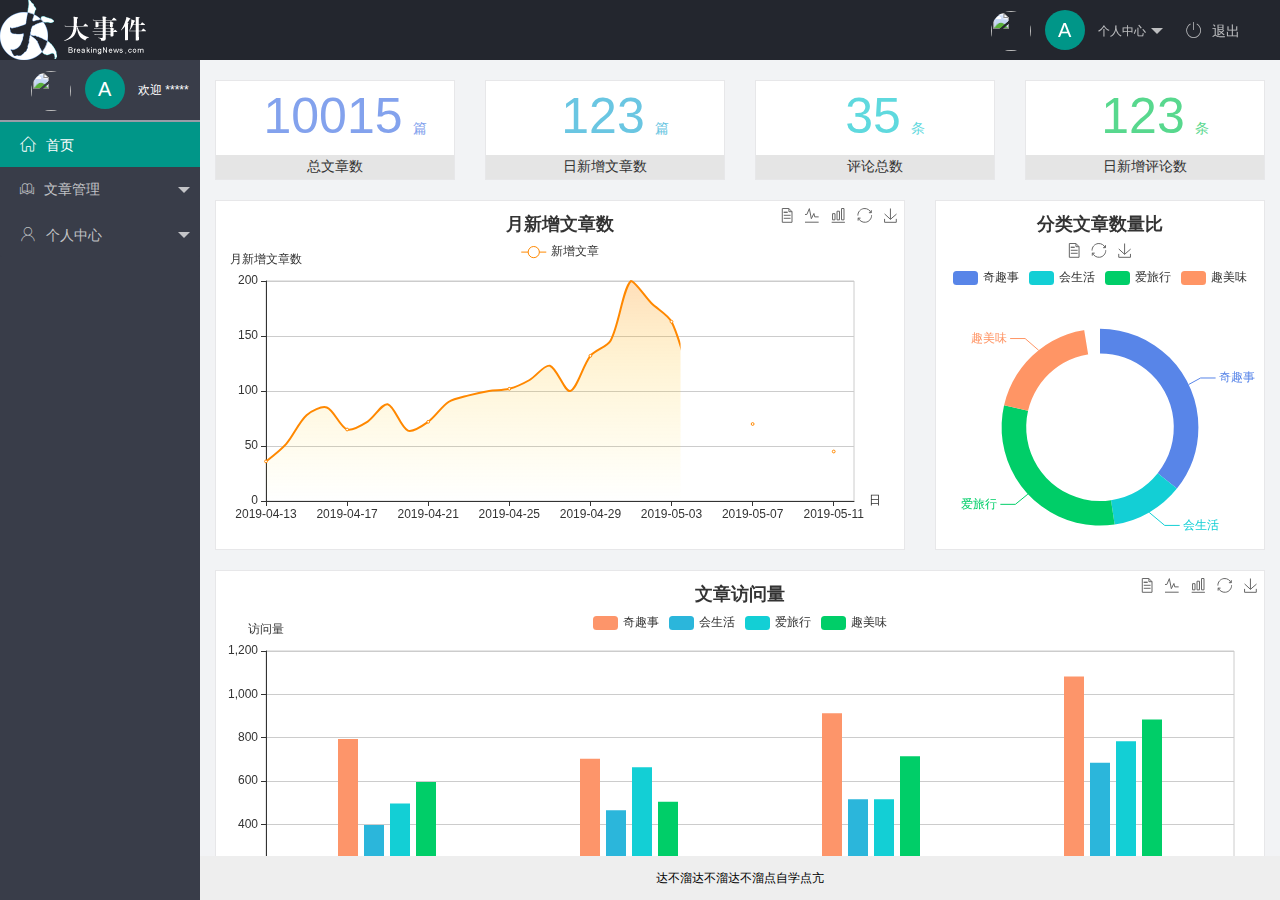
==== commit 96f6d77e: "完成了个人中心的功能user" ====
--- a/index.html
+++ b/index.html
@@ -27,9 +27,9 @@
                         个人中心
                     </a>
                     <dl class="layui-nav-child">
-                        <dd><a href="">Your Profile</a></dd>
-                        <dd><a href="">Settings</a></dd>
-                        <dd><a href="">Sign out</a></dd>
+                        <dd><a href="./user/user_info.html" target="fm">基本资料</a></dd>
+                        <dd><a href="./user/user_avatar.html" target="fm">更换头像</a></dd>
+                        <dd><a href="./user/user_pwd.html" target="fm">重置密码</a></dd>
                     </dl>
                 </li>
                 <li class="layui-nav-item" lay-header-event="menuRight" lay-unselect>
@@ -43,7 +43,7 @@
         <div class="layui-side layui-bg-black">
             <div class="layui-side-scroll">
                 <div class="userfinfo">
-                    <img src="//tva1.sinaimg.cn/crop.0.0.118.118.180/5db11ff4gw1e77d3nqrv8j203b03cweg.jpg"
+                    <img src="http://t.cn/RCzsdCq"
                         class="layui-nav-img">
                     <span class="text-avater">A</span>
                     <span id="welcome">欢迎 *****</span>
@@ -63,9 +63,9 @@
                     <li class="layui-nav-item">
                         <a href="#"><span class="iconfont icon-user"></span>个人中心</a>
                         <dl class="layui-nav-child">
-                            <dd><a href="#"><i class="layui-icon layui-icon-cols"></i>基本资料</a></dd>
-                            <dd><a href="#"><i class="layui-icon layui-icon-cols"></i>更换头像</a></dd>
-                            <dd><a href="#"><i class="layui-icon layui-icon-cols"></i>重置密码</a></dd>
+                            <dd><a href="./user/user_info.html" target="fm"><i class="layui-icon layui-icon-cols"></i>基本资料</a></dd>
+                            <dd><a href="./user/user_avatar.html" target="fm"><i class="layui-icon layui-icon-cols"></i>更换头像</a></dd>
+                            <dd><a href="./user/user_pwd.html" target="fm"><i class="layui-icon layui-icon-cols"></i>重置密码</a></dd>
                         </dl>
                     </li>
                 </ul>
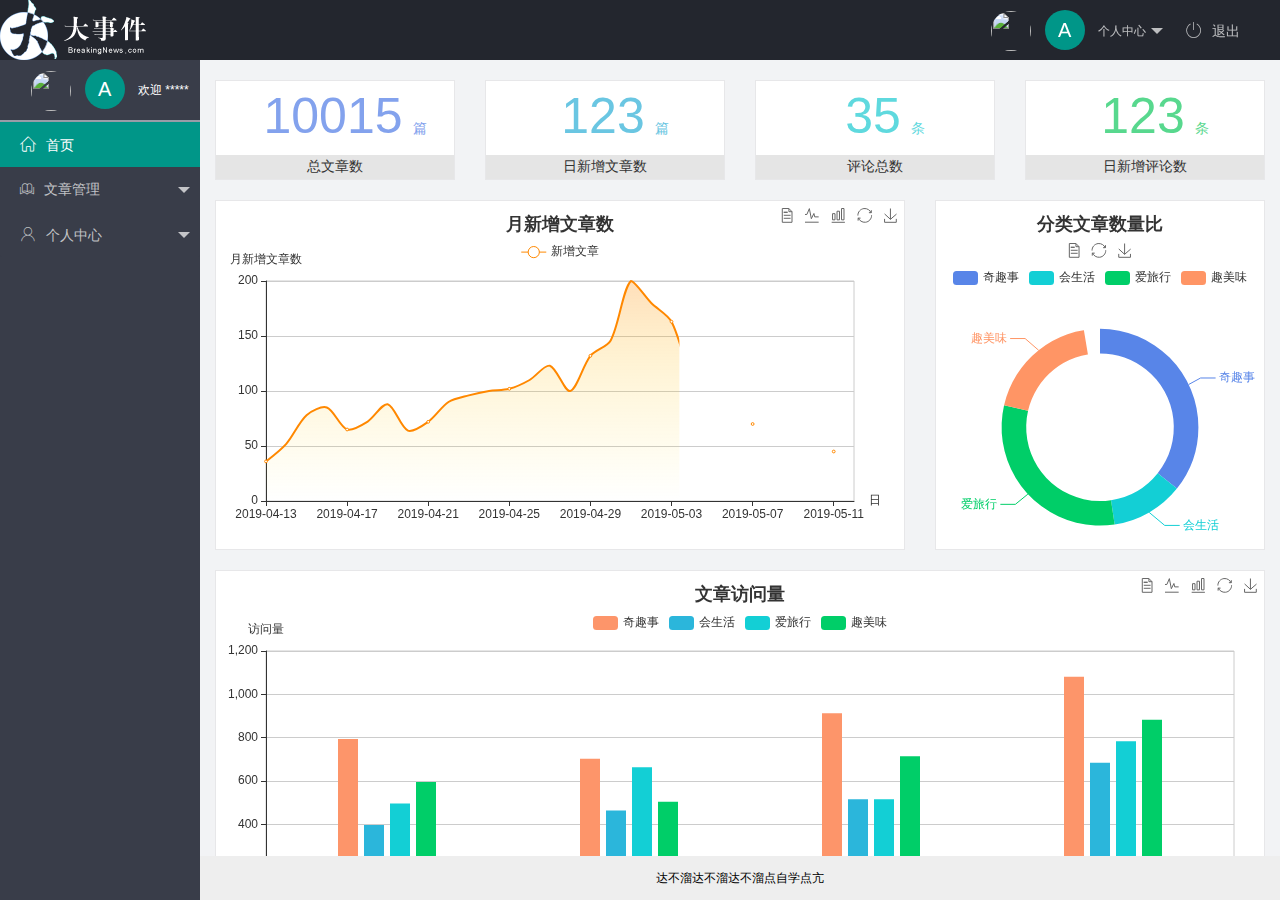
==== commit 754cbe24: "完成文章管理相关功能的开发，编辑按钮未做" ====
--- a/index.html
+++ b/index.html
@@ -55,9 +55,9 @@
                     <li class="layui-nav-item">
                         <a class="" href="#"><i class="layui-icon layui-icon-read"></i>文章管理</a>
                         <dl class="layui-nav-child">
-                            <dd><a href="#"><i class="layui-icon layui-icon-cols"></i>文章分类</a></dd>
-                            <dd><a href="#"><i class="layui-icon layui-icon-cols"></i>文章列表</a></dd>
-                            <dd><a href="#"><i class="layui-icon layui-icon-cols"></i>发布文章</a></dd>
+                            <dd><a href="./article/art_cate.html" target="fm"><i class="layui-icon layui-icon-cols"></i>文章类别</a></dd>
+                            <dd><a href="./article/art_list.html" target="fm"><i class="layui-icon layui-icon-cols"></i>文章列表</a></dd>
+                            <dd><a href="./article/art_pub.html" target="fm"><i class="layui-icon layui-icon-cols"></i>发布文章</a></dd>
                         </dl>
                     </li>
                     <li class="layui-nav-item">
